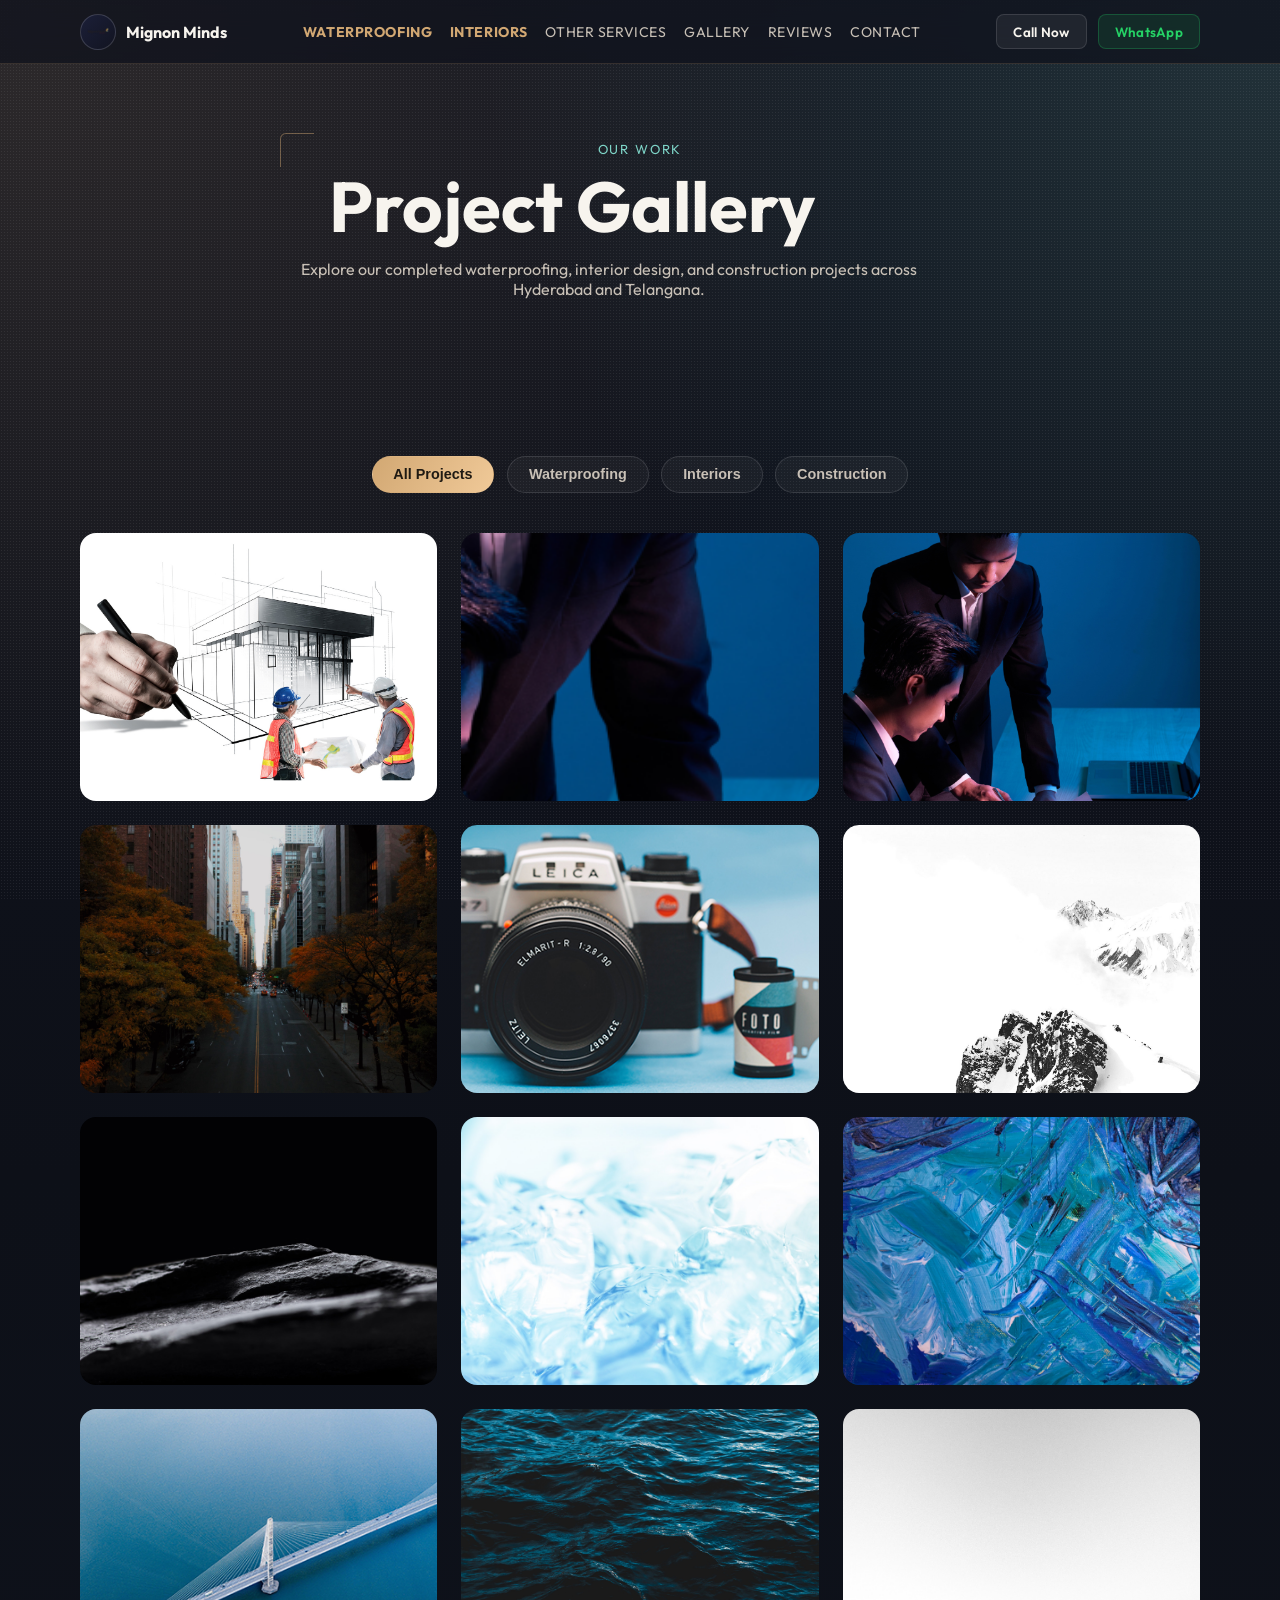
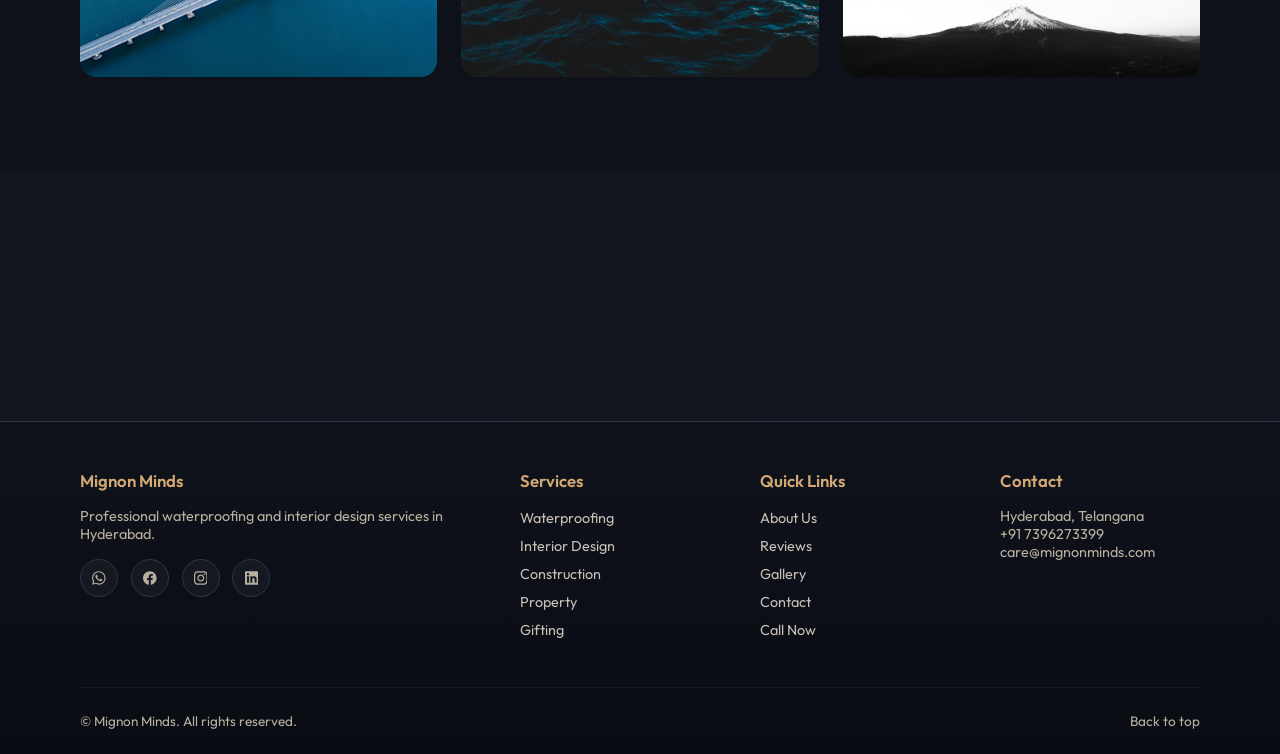
==== gallery.html @ c089fbb8 "suggested modifications" ====
<!DOCTYPE html>
<html lang="en">
<head>
  <meta charset="utf-8">
  <meta name="viewport" content="width=device-width, initial-scale=1">
  <meta name="description" content="Explore our completed projects - waterproofing, interior design, and construction work across Hyderabad and Telangana.">
  <title>Project Gallery | Mignon Minds</title>
  <link rel="preconnect" href="https://fonts.googleapis.com">
  <link rel="preconnect" href="https://fonts.gstatic.com" crossorigin>
  <link href="https://fonts.googleapis.com/css2?family=Outfit:wght@300;400;500;600;700;800&display=swap" rel="stylesheet">
  <link rel="stylesheet" href="styles.css">
</head>
<body>
  <div class="blueprint-bg" aria-hidden="true"></div>
  <div class="noise" aria-hidden="true"></div>

  <header class="site-header">
    <div class="container nav-wrap">
      <a href="index.html" class="brand">
        <span class="brand-mark">
          <img src="assets/images/logo.png" alt="Mignon Minds logo">
        </span>
        <span>Mignon Minds</span>
      </a>
      <nav class="nav" id="main-nav">
        <a href="waterproofing.html" class="nav-primary">Waterproofing</a>
        <a href="interiors.html" class="nav-primary">Interiors</a>
        <a href="index.html#services">Other Services</a>
        <a href="gallery.html">Gallery</a>
        <a href="index.html#reviews">Reviews</a>
        <a href="index.html#contact">Contact</a>
      </nav>
      <div class="header-actions">
        <a href="tel:+917396273399" class="quick-btn">Call Now</a>
        <a href="https://wa.me/917396273399?text=Hi%2C%20I%20need%20help%20with" class="quick-btn whatsapp-btn" target="_blank">WhatsApp</a>
      </div>
      <button class="menu-btn" id="menu-btn" aria-label="Toggle menu" aria-expanded="false">
        <span></span>
        <span></span>
        <span></span>
      </button>
    </div>
  </header>

  <main id="home">
    <section class="hero section" style="padding: 4rem 0 3rem;">
      <div class="container">
        <div class="section-head reveal" style="text-align: center; max-width: 700px; margin: 0 auto;">
          <p class="eyebrow">Our Work</p>
          <h1>Project Gallery</h1>
          <p class="lead">Explore our completed waterproofing, interior design, and construction projects across Hyderabad and Telangana.</p>
        </div>
      </div>
    </section>

    <section class="section">
      <div class="container">
        <div class="gallery-filters reveal">
          <button class="gallery-filter active" data-filter="all">All Projects</button>
          <button class="gallery-filter" data-filter="waterproofing">Waterproofing</button>
          <button class="gallery-filter" data-filter="interiors">Interiors</button>
          <button class="gallery-filter" data-filter="construction">Construction</button>
        </div>
        <div class="gallery-grid">
          <article class="gallery-item reveal lightbox-trigger" data-category="waterproofing">
            <img src="assets/images/process-5.png" alt="Terrace waterproofing project" loading="lazy">
            <div class="gallery-overlay">
              <h3>Terrace Waterproofing</h3>
              <p>Miyapur, Hyderabad</p>
              <span class="gallery-tag">Waterproofing</span>
            </div>
          </article>
          <article class="gallery-item reveal lightbox-trigger" data-category="interiors">
            <img src="assets/images/service-interiors.png" alt="Modular kitchen interior" loading="lazy">
            <div class="gallery-overlay">
              <h3>Modular Kitchen</h3>
              <p>Gachibowli, Hyderabad</p>
              <span class="gallery-tag">Interior Design</span>
            </div>
          </article>
          <article class="gallery-item reveal lightbox-trigger" data-category="construction">
            <img src="assets/images/service-construct.png" alt="Construction site work" loading="lazy">
            <div class="gallery-overlay">
              <h3>Residential Construction</h3>
              <p>Kompally, Hyderabad</p>
              <span class="gallery-tag">Construction</span>
            </div>
          </article>
          <article class="gallery-item reveal lightbox-trigger" data-category="interiors">
            <img src="assets/images/hero-interior.jpeg" alt="Living room interior design" loading="lazy">
            <div class="gallery-overlay">
              <h3>Living Room Design</h3>
              <p>Kondapur, Hyderabad</p>
              <span class="gallery-tag">Interior Design</span>
            </div>
          </article>
          <article class="gallery-item reveal lightbox-trigger" data-category="construction">
            <img src="assets/images/wip-site-1.jpg" alt="Work in progress - construction" loading="lazy">
            <div class="gallery-overlay">
              <h3>Residential Development</h3>
              <p>Nizampet, Hyderabad</p>
              <span class="gallery-tag">Construction</span>
            </div>
          </article>
          <article class="gallery-item reveal lightbox-trigger" data-category="waterproofing">
            <img src="assets/images/wip-site-2.jpg" alt="Bathroom waterproofing" loading="lazy">
            <div class="gallery-overlay">
              <h3>Bathroom Waterproofing</h3>
              <p>Bowrampet, Hyderabad</p>
              <span class="gallery-tag">Waterproofing</span>
            </div>
          </article>
          <article class="gallery-item reveal lightbox-trigger" data-category="construction">
            <img src="assets/images/wip-site-3.jpg" alt="Construction finishing work" loading="lazy">
            <div class="gallery-overlay">
              <h3>Finishing Work</h3>
              <p>Manikonda, Hyderabad</p>
              <span class="gallery-tag">Construction</span>
            </div>
          </article>
          <article class="gallery-item reveal lightbox-trigger" data-category="interiors">
            <img src="assets/images/gallery-finish.jpeg" alt="Bedroom interior finishing" loading="lazy">
            <div class="gallery-overlay">
              <h3>Bedroom Interior</h3>
              <p>Hitec City, Hyderabad</p>
              <span class="gallery-tag">Interior Design</span>
            </div>
          </article>
          <article class="gallery-item reveal lightbox-trigger" data-category="construction">
            <img src="assets/images/gallery-architecture.jpeg" alt="Architectural planning" loading="lazy">
            <div class="gallery-overlay">
              <h3>Architectural Design</h3>
              <p>Financial District, Hyderabad</p>
              <span class="gallery-tag">Construction</span>
            </div>
          </article>
          <article class="gallery-item reveal lightbox-trigger" data-category="construction">
            <img src="assets/images/gallery-construction.jpg" alt="Construction execution" loading="lazy">
            <div class="gallery-overlay">
              <h3>Site Execution</h3>
              <p>Bachupally, Hyderabad</p>
              <span class="gallery-tag">Construction</span>
            </div>
          </article>
          <article class="gallery-item reveal lightbox-trigger" data-category="interiors">
            <img src="assets/images/gallery-asset.jpg" alt="Office interior project" loading="lazy">
            <div class="gallery-overlay">
              <h3>Office Interior</h3>
              <p>Madhapur, Hyderabad</p>
              <span class="gallery-tag">Interior Design</span>
            </div>
          </article>
          <article class="gallery-item reveal lightbox-trigger" data-category="interiors">
            <img src="assets/images/gallery-gifting.jpg" alt="Commercial space interior" loading="lazy">
            <div class="gallery-overlay">
              <h3>Commercial Space</h3>
              <p>Kukatpally, Hyderabad</p>
              <span class="gallery-tag">Interior Design</span>
            </div>
          </article>
        </div>
      </div>
    </section>

    <section class="section" style="background: rgba(255, 255, 255, 0.02); padding: 3rem 0;">
      <div class="container" style="text-align: center;">
        <h2 class="reveal" style="margin-bottom: 1rem;">Ready to start your project?</h2>
        <p class="reveal" style="color: var(--muted); margin-bottom: 1.5rem; max-width: 600px; margin-left: auto; margin-right: auto;">
          Get a free consultation and quote for your waterproofing or interior design project.
        </p>
        <div class="hero-actions reveal" style="justify-content: center;">
          <a href="index.html#contact" class="btn btn-primary">Book Free Inspection</a>
          <a href="tel:+917396273399" class="btn btn-ghost">Call +91 7396273399</a>
          <a href="https://wa.me/917396273399?text=Hi%2C%20I%20want%20to%20start%20a%20project" class="btn btn-accent" target="_blank">WhatsApp Us</a>
        </div>
      </div>
    </section>
  </main>

  <div class="lightbox" id="lightbox" aria-hidden="true">
    <button class="lightbox-close" id="lightbox-close" aria-label="Close image preview">×</button>
    <img id="lightbox-image" src="" alt="Expanded project view">
  </div>

  <footer class="site-footer">
    <div class="container footer-wrap">
      <div class="footer-grid">
        <div class="footer-col">
          <h4>Mignon Minds</h4>
          <p>Professional waterproofing and interior design services in Hyderabad.</p>
          <div class="social-links">
            <a href="https://wa.me/917396273399" target="_blank" aria-label="WhatsApp" class="social-icon">
              <svg width="20" height="20" viewBox="0 0 24 24" fill="currentColor"><path d="M17.472 14.382c-.297-.149-1.758-.867-2.03-.967-.273-.099-.471-.148-.67.15-.197.297-.767.966-.94 1.164-.173.199-.347.223-.644.075-.297-.15-1.255-.463-2.39-1.475-.883-.788-1.48-1.761-1.653-2.059-.173-.297-.018-.458.13-.606.134-.133.298-.347.446-.52.149-.174.198-.298.298-.497.099-.198.05-.371-.025-.52-.075-.149-.669-1.612-.916-2.207-.242-.579-.487-.5-.669-.51-.173-.008-.371-.01-.57-.01-.198 0-.52.074-.792.372-.272.297-1.04 1.016-1.04 2.479 0 1.462 1.065 2.875 1.213 3.074.149.198 2.096 3.2 5.077 4.487.709.306 1.262.489 1.694.625.712.227 1.36.195 1.871.118.571-.085 1.758-.719 2.006-1.413.248-.694.248-1.289.173-1.413-.074-.124-.272-.198-.57-.347m-5.421 7.403h-.004a9.87 9.87 0 01-5.031-1.378l-.361-.214-3.741.982.998-3.648-.235-.374a9.86 9.86 0 01-1.51-5.26c.001-5.45 4.436-9.884 9.888-9.884 2.64 0 5.122 1.03 6.988 2.898a9.825 9.825 0 012.893 6.994c-.003 5.45-4.437 9.884-9.885 9.884m8.413-18.297A11.815 11.815 0 0012.05 0C5.495 0 .16 5.335.157 11.892c0 2.096.547 4.142 1.588 5.945L.057 24l6.305-1.654a11.882 11.882 0 005.683 1.448h.005c6.554 0 11.89-5.335 11.893-11.893a11.821 11.821 0 00-3.48-8.413z"/></svg>
            </a>
            <a href="https://www.facebook.com/mignonminds" target="_blank" aria-label="Facebook" class="social-icon">
              <svg width="20" height="20" viewBox="0 0 24 24" fill="currentColor"><path d="M24 12.073c0-6.627-5.373-12-12-12s-12 5.373-12 12c0 5.99 4.388 10.954 10.125 11.854v-8.385H7.078v-3.47h3.047V9.43c0-3.007 1.792-4.669 4.533-4.669 1.312 0 2.686.235 2.686.235v2.953H15.83c-1.491 0-1.956.925-1.956 1.874v2.25h3.328l-.532 3.47h-2.796v8.385C19.612 23.027 24 18.062 24 12.073z"/></svg>
            </a>
            <a href="https://www.instagram.com/mignonminds" target="_blank" aria-label="Instagram" class="social-icon">
              <svg width="20" height="20" viewBox="0 0 24 24" fill="currentColor"><path d="M12 0C8.74 0 8.333.015 7.053.072 5.775.132 4.905.333 4.14.63c-.789.306-1.459.717-2.126 1.384S.935 3.35.63 4.14C.333 4.905.131 5.775.072 7.053.012 8.333 0 8.74 0 12s.015 3.667.072 4.947c.06 1.277.261 2.148.558 2.913.306.788.717 1.459 1.384 2.126.667.666 1.336 1.079 2.126 1.384.766.296 1.636.499 2.913.558C8.333 23.988 8.74 24 12 24s3.667-.015 4.947-.072c1.277-.06 2.148-.262 2.913-.558.788-.306 1.459-.718 2.126-1.384.666-.667 1.079-1.335 1.384-2.126.296-.765.499-1.636.558-2.913.06-1.28.072-1.687.072-4.947s-.015-3.667-.072-4.947c-.06-1.277-.262-2.149-.558-2.913-.306-.789-.718-1.459-1.384-2.126C21.319 1.347 20.651.935 19.86.63c-.765-.297-1.636-.499-2.913-.558C15.667.012 15.26 0 12 0zm0 2.16c3.203 0 3.585.016 4.85.071 1.17.055 1.805.249 2.227.415.562.217.96.477 1.382.896.419.42.679.819.896 1.381.164.422.36 1.057.413 2.227.057 1.266.07 1.646.07 4.85s-.015 3.585-.074 4.85c-.061 1.17-.256 1.805-.421 2.227-.224.562-.479.96-.899 1.382-.419.419-.824.679-1.38.896-.42.164-1.065.36-2.235.413-1.274.057-1.649.07-4.859.07-3.211 0-3.586-.015-4.859-.074-1.171-.061-1.816-.256-2.236-.421-.569-.224-.96-.479-1.379-.899-.421-.419-.69-.824-.9-1.38-.165-.42-.359-1.065-.42-2.235-.045-1.26-.061-1.649-.061-4.844 0-3.196.016-3.586.061-4.861.061-1.17.255-1.814.42-2.234.21-.57.479-.96.9-1.381.419-.419.81-.689 1.379-.898.42-.166 1.051-.361 2.221-.421 1.275-.045 1.65-.06 4.859-.06l.045.03zm0 3.678c-3.405 0-6.162 2.76-6.162 6.162 0 3.405 2.76 6.162 6.162 6.162 3.405 0 6.162-2.76 6.162-6.162 0-3.405-2.76-6.162-6.162-6.162zM12 16c-2.21 0-4-1.79-4-4s1.79-4 4-4 4 1.79 4 4-1.79 4-4 4zm7.846-10.405c0 .795-.646 1.44-1.44 1.44-.795 0-1.44-.646-1.44-1.44 0-.794.646-1.439 1.44-1.439.793-.001 1.44.645 1.44 1.439z"/></svg>
            </a>
            <a href="https://www.linkedin.com/company/mignonminds" target="_blank" aria-label="LinkedIn" class="social-icon">
              <svg width="20" height="20" viewBox="0 0 24 24" fill="currentColor"><path d="M20.447 20.452h-3.554v-5.569c0-1.328-.027-3.037-1.852-3.037-1.853 0-2.136 1.445-2.136 2.939v5.667H9.351V9h3.414v1.561h.046c.477-.9 1.637-1.85 3.37-1.85 3.601 0 4.267 2.37 4.267 5.455v6.286zM5.337 7.433c-1.144 0-2.063-.926-2.063-2.065 0-1.138.92-2.063 2.063-2.063 1.14 0 2.064.925 2.064 2.063 0 1.139-.925 2.065-2.064 2.065zm1.782 13.019H3.555V9h3.564v11.452zM22.225 0H1.771C.792 0 0 .774 0 1.729v20.542C0 23.227.792 24 1.771 24h20.451C23.2 24 24 23.227 24 22.271V1.729C24 .774 23.2 0 22.222 0h.003z"/></svg>
            </a>
          </div>
        </div>
        <div class="footer-col">
          <h4>Services</h4>
          <ul>
            <li><a href="waterproofing.html">Waterproofing</a></li>
            <li><a href="interiors.html">Interior Design</a></li>
            <li><a href="index.html#services">Construction</a></li>
            <li><a href="index.html#services">Property</a></li>
            <li><a href="index.html#services">Gifting</a></li>
          </ul>
        </div>
        <div class="footer-col">
          <h4>Quick Links</h4>
          <ul>
            <li><a href="index.html#about">About Us</a></li>
            <li><a href="index.html#reviews">Reviews</a></li>
            <li><a href="gallery.html">Gallery</a></li>
            <li><a href="index.html#contact">Contact</a></li>
            <li><a href="tel:+917396273399">Call Now</a></li>
          </ul>
        </div>
        <div class="footer-col">
          <h4>Contact</h4>
          <p>Hyderabad, Telangana</p>
          <p>+91 7396273399</p>
          <p>care@mignonminds.com</p>
        </div>
      </div>
      <div class="footer-bottom">
        <p>© <span id="year"></span> Mignon Minds. All rights reserved.</p>
        <a href="#home">Back to top</a>
      </div>
    </div>
  </footer>

  <script src="script.js"></script>
</body>
</html>
---- styles.css ----
:root {
  --bg: #0f1119;
  --bg-soft: #171b2a;
  --text: #f7f4ee;
  --muted: #c8c0b6;
  --line: #2f3547;
  --primary: #d2a873;
  --secondary: #7ed4c7;
  --accent: #ed8b4a;
  --card: rgba(255, 255, 255, 0.045);
  --radius: 20px;
  --shadow: 0 24px 50px rgba(6, 8, 14, 0.45);
}

*,
*::before,
*::after {
  box-sizing: border-box;
}

html {
  scroll-behavior: smooth;
}

body {
  margin: 0;
  font-family: "Outfit", sans-serif;
  background:
    radial-gradient(circle at 0% 0%, rgba(210, 168, 115, 0.15) 0, transparent 34%),
    radial-gradient(circle at 100% 0%, rgba(126, 212, 199, 0.16) 0, transparent 30%),
    linear-gradient(180deg, #11141f 0%, #0d1018 50%, #0f131d 100%);
  color: var(--text);
}

.blueprint-bg {
  position: fixed;
  inset: 0;
  pointer-events: none;
  z-index: 0;
  opacity: 0.2;
  background-image:
    linear-gradient(rgba(126, 212, 199, 0.07) 1px, transparent 1px),
    linear-gradient(90deg, rgba(126, 212, 199, 0.07) 1px, transparent 1px);
  background-size: 46px 46px;
  mask-image: radial-gradient(circle at 50% 35%, rgba(0, 0, 0, 1), rgba(0, 0, 0, 0.22) 70%, rgba(0, 0, 0, 0));
}

.noise {
  position: fixed;
  inset: 0;
  pointer-events: none;
  opacity: 0.07;
  background-image: radial-gradient(#ffffff 0.6px, transparent 0.6px);
  background-size: 3px 3px;
  z-index: 0;
}

.container {
  width: min(1120px, 92%);
  margin-inline: auto;
}

.offer-banner {
  background: linear-gradient(135deg, #d2a873, #e8c89a);
  color: #1f1a13;
  padding: 0.75rem 0;
  text-align: center;
  font-size: 0.9rem;
  font-weight: 500;
  position: sticky;
  top: 0;
  z-index: 1001;
  box-shadow: 0 2px 8px rgba(0, 0, 0, 0.15);
}

.offer-banner a {
  color: #1f1a13;
  text-decoration: underline;
  font-weight: 700;
  margin-left: 0.3rem;
}

.offer-banner a:hover {
  color: #0a0c13;
}

.site-header {
  position: sticky;
  top: 0;
  backdrop-filter: blur(14px);
  background: rgba(15, 18, 28, 0.75);
  border-bottom: 1px solid rgba(210, 168, 115, 0.18);
  z-index: 1000;
}

@media (max-width: 880px) {
  .offer-banner {
    font-size: 0.75rem;
    padding: 0.5rem 0.5rem;
    line-height: 1.3;
    position: relative;
    z-index: 1002;
  }
  
  .site-header {
    position: sticky;
    top: 0;
    z-index: 1001;
  }
}

.hero-badges {
  display: flex;
  gap: 0.7rem;
  margin-bottom: 0.8rem;
  flex-wrap: wrap;
}

.hero-badges span {
  display: inline-flex;
  align-items: center;
  padding: 0.4rem 0.9rem;
  border-radius: 999px;
  font-size: 0.82rem;
  font-weight: 600;
  letter-spacing: 0.02em;
}

.badge-warranty {
  background: rgba(212, 175, 55, 0.15);
  color: #d4af37;
  border: 1px solid rgba(212, 175, 55, 0.3);
}

.badge-response {
  background: rgba(126, 212, 199, 0.15);
  color: #7ed4c7;
  border: 1px solid rgba(126, 212, 199, 0.3);
}

.section {
  padding: 5.8rem 0;
  position: relative;
  z-index: 1;
}

.section-head h2 {
  font-size: clamp(2rem, 3.2vw, 3.1rem);
  margin: 0.4rem 0 0;
  letter-spacing: -0.015em;
}

.section-head {
  position: relative;
}

.section-head::before {
  content: "";
  position: absolute;
  left: -0.65rem;
  top: -0.5rem;
  width: 34px;
  height: 34px;
  border-top: 1px solid rgba(210, 168, 115, 0.45);
  border-left: 1px solid rgba(210, 168, 115, 0.45);
  border-top-left-radius: 6px;
}

.eyebrow {
  letter-spacing: 0.14em;
  text-transform: uppercase;
  color: var(--secondary);
  font-size: 0.82rem;
}

.site-header {
  position: sticky;
  top: 0;
  backdrop-filter: blur(14px);
  background: rgba(15, 18, 28, 0.75);
  border-bottom: 1px solid rgba(210, 168, 115, 0.18);
  z-index: 50;
}

.nav-wrap {
  display: flex;
  align-items: center;
  justify-content: space-between;
  padding: 0.85rem 0;
}

.brand {
  display: flex;
  align-items: center;
  gap: 0.65rem;
  text-decoration: none;
  color: var(--text);
  font-weight: 700;
}

.brand-mark {
  display: grid;
  place-items: center;
  width: 36px;
  height: 36px;
  border-radius: 50%;
  background: linear-gradient(135deg, #1b1f38, #121421);
  color: #07090f;
  border: 1px solid rgba(255, 255, 255, 0.16);
  overflow: hidden;
}

.brand-mark img {
  width: 86%;
  height: 86%;
  object-fit: contain;
}

.nav {
  display: flex;
  gap: 1.1rem;
}

.nav a {
  color: var(--muted);
  text-decoration: none;
  transition: color 0.2s, transform 0.2s;
  font-size: 0.88rem;
  letter-spacing: 0.04em;
  text-transform: uppercase;
}

.nav-primary {
  font-weight: 700 !important;
  color: var(--primary) !important;
}

.nav a:hover {
  color: var(--text);
  transform: translateY(-1px);
}

.header-actions {
  display: flex;
  gap: 0.7rem;
  align-items: center;
}

.quick-btn {
  display: inline-flex;
  align-items: center;
  padding: 0.52rem 1rem;
  background: rgba(255, 255, 255, 0.06);
  color: var(--text);
  border-radius: 8px;
  text-decoration: none;
  font-size: 0.84rem;
  font-weight: 600;
  border: 1px solid rgba(255, 255, 255, 0.12);
  transition: all 0.24s;
  letter-spacing: 0.02em;
}

.quick-btn:hover {
  background: rgba(212, 175, 55, 0.15);
  border-color: rgba(212, 175, 55, 0.5);
  color: var(--primary);
  transform: translateY(-2px);
}

.whatsapp-btn {
  background: rgba(37, 211, 102, 0.1);
  border-color: rgba(37, 211, 102, 0.25);
  color: #25d366;
}

.whatsapp-btn:hover {
  background: rgba(37, 211, 102, 0.18);
  border-color: rgba(37, 211, 102, 0.5);
}

.menu-btn {
  display: none;
  background: transparent;
  border: 0;
  padding: 0;
}

.menu-btn span {
  display: block;
  width: 24px;
  height: 2px;
  margin: 5px 0;
  background: #fff;
}

.hero {
  overflow: clip;
  padding-top: 6.8rem;
  padding-bottom: 6rem;
}

.hero-grid {
  display: grid;
  grid-template-columns: 1.1fr 0.9fr;
  align-items: center;
  gap: 2.2rem;
}

.hero h1 {
  margin: 0.4rem 0 0.9rem;
  font-size: clamp(2.4rem, 5.5vw, 4.6rem);
  line-height: 1.03;
  max-width: 12ch;
}

.lead {
  color: var(--muted);
  max-width: 58ch;
}

.hero-actions {
  margin-top: 1.5rem;
  display: flex;
  gap: 0.9rem;
  flex-wrap: wrap;
}

.btn {
  border: 1px solid transparent;
  border-radius: 999px;
  padding: 0.72rem 1.15rem;
  text-decoration: none;
  color: var(--text);
  font-weight: 600;
  transition: transform 0.2s, box-shadow 0.2s, border-color 0.2s;
}

.magnetic {
  will-change: transform;
}

.btn:hover {
  transform: translateY(-2px);
}

.btn-primary {
  background: linear-gradient(120deg, var(--primary), #f0c998);
  color: #1f1a13;
  box-shadow: 0 12px 30px rgba(210, 168, 115, 0.35);
}

.btn-accent {
  background: rgba(37, 211, 102, 0.15);
  border-color: rgba(37, 211, 102, 0.4);
  color: #25d366;
  box-shadow: 0 8px 20px rgba(37, 211, 102, 0.2);
}

.btn-ghost {
  border-color: var(--line);
}

.hero-tags {
  margin-top: 1.3rem;
  display: flex;
  gap: 0.65rem;
  flex-wrap: wrap;
}

.hero-tags span {
  font-size: 0.76rem;
  color: var(--muted);
  border: 1px solid rgba(210, 168, 115, 0.32);
  border-radius: 999px;
  padding: 0.38rem 0.72rem;
  background: rgba(210, 168, 115, 0.08);
}

.floating-notes {
  margin-top: 1rem;
  display: flex;
  flex-wrap: wrap;
  gap: 0.5rem;
}

.floating-notes span {
  font-size: 0.72rem;
  letter-spacing: 0.03em;
  padding: 0.32rem 0.58rem;
  border-radius: 999px;
  border: 1px solid rgba(126, 212, 199, 0.4);
  color: #d9f6ef;
  background: rgba(126, 212, 199, 0.12);
  animation: bob 4.5s ease-in-out infinite;
}

.floating-notes span:nth-child(2) { animation-delay: 0.6s; }
.floating-notes span:nth-child(3) { animation-delay: 1.2s; }
.floating-notes span:nth-child(4) { animation-delay: 1.8s; }
.floating-notes span:nth-child(5) { animation-delay: 2.4s; }

.hero-panel {
  position: relative;
}

.floating-card {
  border: 1px solid rgba(210, 168, 115, 0.3);
  background: linear-gradient(165deg, rgba(210, 168, 115, 0.22), rgba(22, 27, 40, 0.58));
  border-radius: var(--radius);
  box-shadow: var(--shadow);
  padding: 1.2rem 1.3rem;
  animation: float 5s ease-in-out infinite;
}

.floating-card h3 {
  margin-top: 0.55rem;
}

.floating-card p {
  margin: 0.35rem 0 0;
  color: var(--muted);
}

.hero-media {
  width: 100%;
  height: 220px;
  object-fit: cover;
  border-radius: 12px;
  border: 1px solid rgba(255, 255, 255, 0.14);
  display: none;
}

.hero-media.active {
  display: block;
  animation: fadeInSlide 0.45s ease;
}

.hero-slider {
  position: relative;
}

.hero-slider-dots {
  position: absolute;
  right: 0.6rem;
  bottom: 0.6rem;
  display: flex;
  gap: 0.35rem;
}

.hero-dot {
  width: 9px;
  height: 9px;
  border-radius: 50%;
  border: 1px solid rgba(255, 255, 255, 0.45);
  background: rgba(10, 11, 20, 0.5);
  cursor: pointer;
}

.hero-dot.active {
  background: var(--primary);
  border-color: transparent;
}

.hero-bg .orb {
  position: absolute;
  filter: blur(20px);
  opacity: 0.28;
  border-radius: 50%;
  animation: pulse 7s ease-in-out infinite;
}

.elevation {
  position: absolute;
  border: 1px solid rgba(210, 168, 115, 0.2);
  background: linear-gradient(180deg, rgba(210, 168, 115, 0.08), rgba(255, 255, 255, 0));
}

.elevation-a {
  width: 66px;
  height: 210px;
  left: 50%;
  top: 10%;
}

.elevation-b {
  width: 96px;
  height: 280px;
  right: 16%;
  bottom: 7%;
}

.orb-a {
  width: 380px;
  height: 380px;
  background: #d2a873;
  top: -160px;
  left: -80px;
}

.orb-b {
  width: 280px;
  height: 280px;
  background: #7ed4c7;
  right: 6%;
  top: 20%;
  animation-delay: 1s;
}

.orb-c {
  width: 260px;
  height: 260px;
  background: #ed8b4a;
  right: 24%;
  bottom: 2%;
  animation-delay: 2s;
}

.hero-floaters {
  position: absolute;
  inset: 0;
  pointer-events: none;
  z-index: 1;
}

.floater {
  position: absolute;
  border-radius: 999px;
  padding: 0.35rem 0.62rem;
  font-size: 0.72rem;
  background: rgba(15, 18, 27, 0.72);
  border: 1px solid rgba(210, 168, 115, 0.32);
  color: #f3ddbd;
  animation: drift 8s ease-in-out infinite;
}

.fl-1 { top: 14%; left: 7%; }
.fl-2 { top: 28%; right: 10%; animation-delay: 1s; }
.fl-3 { bottom: 20%; left: 11%; animation-delay: 2s; }
.fl-4 { bottom: 10%; right: 16%; animation-delay: 3s; }

.stats-grid {
  position: relative;
  display: grid;
  grid-template-columns: repeat(4, 1fr);
  gap: 0;
}

.stats {
  position: relative;
  padding: 5rem 0;
  overflow: hidden;
}

.stats-bg {
  position: absolute;
  inset: 0;
  background:
    linear-gradient(90deg, rgba(8, 9, 15, 0.92), rgba(8, 9, 15, 0.75)),
    url("assets/images/gallery-architecture.jpeg") center/cover no-repeat;
  transform: scale(1.03);
}

.stat {
  background: rgba(255, 255, 255, 0.02);
  border-right: 1px solid rgba(255, 255, 255, 0.12);
  border-top: 1px solid rgba(255, 255, 255, 0.12);
  border-bottom: 1px solid rgba(255, 255, 255, 0.12);
  backdrop-filter: blur(2px);
  text-align: center;
  padding: 2.1rem 1rem;
}

.stat:first-child {
  border-left: 1px solid rgba(255, 255, 255, 0.12);
}

.stat h2 {
  margin: 0;
  font-size: clamp(2rem, 4vw, 3.1rem);
  color: #ffffff;
  letter-spacing: -0.02em;
}

.stat p {
  margin: 0.35rem 0 0;
  color: #ece8e0;
  text-transform: uppercase;
  letter-spacing: 0.05em;
  font-size: 0.95rem;
}

.metric-suffix {
  opacity: 0.9;
  margin-left: 0.06em;
}

.about-grid,
.service-grid,
.tile-grid {
  margin-top: 1.35rem;
  display: grid;
  gap: 1rem;
}

.about-grid {
  grid-template-columns: repeat(3, 1fr);
}

.service-grid {
  grid-template-columns: repeat(2, 1fr);
}

.service-grid-main {
  display: grid;
  grid-template-columns: repeat(2, 1fr);
  gap: 1.8rem;
  margin-bottom: 2rem;
}

.service-grid-secondary {
  display: grid;
  grid-template-columns: repeat(3, 1fr);
  gap: 1.2rem;
}

.service-card-main {
  background: var(--card);
  border: 1px solid rgba(255, 255, 255, 0.08);
  border-radius: var(--radius);
  padding: 1.6rem;
  transition: transform 0.3s, box-shadow 0.3s, border-color 0.3s;
  position: relative;
}

.service-icon {
  position: absolute;
  top: 1.2rem;
  right: 1.2rem;
  color: var(--primary);
  opacity: 0.2;
  transition: opacity 0.3s, transform 0.3s;
}

.service-card-main:hover .service-icon {
  opacity: 0.4;
  transform: scale(1.1);
}

.service-card-main:hover {
  transform: translateY(-6px);
  box-shadow: var(--shadow);
  border-color: rgba(210, 168, 115, 0.3);
}

.service-card-small {
  background: rgba(255, 255, 255, 0.03);
  border: 1px solid rgba(255, 255, 255, 0.06);
  border-radius: 14px;
  padding: 1.3rem 1.2rem;
  transition: all 0.28s;
}

.service-card-small:hover {
  border-color: rgba(126, 212, 199, 0.3);
  background: rgba(126, 212, 199, 0.06);
}

.service-id-small {
  display: inline-block;
  font-size: 0.72rem;
  font-weight: 700;
  color: var(--secondary);
  border: 1px solid rgba(126, 212, 199, 0.3);
  background: rgba(126, 212, 199, 0.1);
  padding: 0.22rem 0.5rem;
  border-radius: 6px;
  margin-bottom: 0.7rem;
}

.service-card-small h4 {
  margin: 0.4rem 0 0.3rem;
  font-size: 1.1rem;
}

.service-card-small p {
  margin: 0;
  font-size: 0.88rem;
  color: var(--muted);
}

.service-actions {
  display: flex;
  gap: 0.7rem;
  margin-top: 1.1rem;
  flex-wrap: wrap;
}

.service-link {
  display: inline-block;
  padding: 0.5rem 1rem;
  border: 1px solid rgba(210, 168, 115, 0.3);
  border-radius: 8px;
  text-decoration: none;
  color: var(--primary);
  font-size: 0.85rem;
  font-weight: 600;
  transition: all 0.24s;
}

.service-link:hover {
  background: rgba(210, 168, 115, 0.12);
  border-color: rgba(210, 168, 115, 0.5);
}

.tile-grid {
  grid-template-columns: repeat(2, 1fr);
}

.about-card,
.service-card,
.tile,
.step-content,
.contact-form {
  background: linear-gradient(160deg, rgba(255, 255, 255, 0.05), rgba(255, 255, 255, 0.015));
  border: 1px solid rgba(255, 255, 255, 0.11);
  border-radius: var(--radius);
  padding: 1.1rem 1.2rem;
}

.about-card p,
.service-card p,
.tile p,
.step-content p {
  color: var(--muted);
}

.service-card {
  transform-style: preserve-3d;
  transition: transform 0.2s ease-out, border-color 0.2s;
}

.service-media {
  width: 100%;
  height: 190px;
  object-fit: cover;
  border-radius: 12px;
  border: 1px solid var(--line);
  margin-bottom: 0.8rem;
  background: #0c1020;
}

.service-card:hover {
  border-color: rgba(210, 168, 115, 0.58);
}

.service-id {
  display: inline-flex;
  width: 36px;
  height: 36px;
  border-radius: 50%;
  border: 1px solid var(--line);
  align-items: center;
  justify-content: center;
  color: var(--primary);
  background: rgba(210, 168, 115, 0.12);
}

.process-shell {
  margin-top: 1.2rem;
  display: grid;
  grid-template-columns: 1.3fr 1fr;
  gap: 1rem;
}

.process-main {
  border: 1px solid rgba(210, 168, 115, 0.28);
  border-radius: 18px;
  padding: 0.85rem;
  background: linear-gradient(160deg, rgba(210, 168, 115, 0.14), rgba(255, 255, 255, 0.02));
}

.stepper {
  display: grid;
  gap: 0.55rem;
}

.step {
  border: 1px solid var(--line);
  background: rgba(255, 255, 255, 0.02);
  color: var(--muted);
  border-radius: 14px;
  padding: 0.65rem;
  cursor: pointer;
  text-align: left;
  display: grid;
  grid-template-columns: auto 1fr;
  gap: 0.65rem;
  align-items: center;
  transition: border-color 0.2s, transform 0.2s, background 0.2s;
}

.step:hover {
  transform: translateX(2px);
  border-color: rgba(210, 168, 115, 0.45);
}

.step.active {
  background: linear-gradient(135deg, rgba(210, 168, 115, 0.34), rgba(126, 212, 199, 0.14));
  color: var(--text);
  border-color: rgba(210, 168, 115, 0.6);
}

.step-no {
  width: 36px;
  height: 36px;
  border-radius: 50%;
  display: grid;
  place-items: center;
  border: 1px solid rgba(210, 168, 115, 0.35);
  color: var(--primary);
  font-weight: 700;
  font-size: 0.82rem;
  background: rgba(210, 168, 115, 0.1);
}

.step-copy {
  display: grid;
  gap: 0.1rem;
}

.step-copy strong {
  color: var(--text);
  font-size: 0.95rem;
  font-weight: 600;
}

.step-copy small {
  color: var(--muted);
  font-size: 0.8rem;
}

.process-meta {
  margin-top: 0.65rem;
  display: flex;
  justify-content: space-between;
  gap: 0.65rem;
  flex-wrap: wrap;
}

.step-index,
.step-tagline {
  border: 1px solid rgba(210, 168, 115, 0.35);
  border-radius: 999px;
  padding: 0.35rem 0.65rem;
  font-size: 0.78rem;
  background: rgba(210, 168, 115, 0.08);
  color: #f3ddbd;
}

.process-progress {
  margin-top: 0.65rem;
  height: 7px;
  border-radius: 999px;
  background: rgba(255, 255, 255, 0.07);
  overflow: hidden;
}

.process-progress span {
  display: block;
  width: 16.666%;
  height: 100%;
  border-radius: 999px;
  transition: width 0.35s ease;
  background: linear-gradient(90deg, var(--primary), var(--secondary));
}

.process-gallery {
  margin-top: 1rem;
  display: grid;
  grid-template-columns: repeat(3, 1fr);
  gap: 0.8rem;
}

.process-shot {
  margin: 0;
  position: relative;
  border: 1px solid var(--line);
  border-radius: 14px;
  overflow: hidden;
  background: #0f1326;
  cursor: pointer;
}

.process-shot img {
  width: 100%;
  height: 170px;
  object-fit: cover;
  display: block;
  transition: transform 0.25s ease;
}

.process-shot figcaption {
  position: absolute;
  left: 0.6rem;
  bottom: 0.6rem;
  margin: 0;
  padding: 0.28rem 0.56rem;
  border-radius: 999px;
  font-size: 0.78rem;
  background: rgba(8, 9, 17, 0.75);
  border: 1px solid rgba(255, 255, 255, 0.18);
}

.process-shot:hover img {
  transform: scale(1.05);
}

.wip-showcase {
  background: linear-gradient(180deg, rgba(126, 212, 199, 0.08), rgba(210, 168, 115, 0.04));
}

.wip-grid {
  margin-top: 1.2rem;
  display: grid;
  grid-template-columns: repeat(3, 1fr);
  gap: 0.9rem;
}

.wip-card {
  position: relative;
  margin: 0;
  border-radius: 16px;
  overflow: hidden;
  border: 1px solid rgba(255, 255, 255, 0.16);
  min-height: 300px;
}

.wip-card img {
  width: 100%;
  height: 100%;
  min-height: 300px;
  object-fit: cover;
  display: block;
  transition: transform 0.35s ease;
}

.wip-card:hover img {
  transform: scale(1.07);
}

.wip-overlay {
  position: absolute;
  inset: auto 0 0 0;
  padding: 1rem;
  background: linear-gradient(180deg, rgba(10, 11, 18, 0), rgba(10, 11, 18, 0.88));
}

.wip-badge {
  display: inline-block;
  font-size: 0.72rem;
  padding: 0.25rem 0.55rem;
  border-radius: 999px;
  border: 1px solid rgba(126, 212, 199, 0.4);
  background: rgba(126, 212, 199, 0.16);
  color: #dbf7ef;
}

.wip-overlay h3 {
  margin: 0.55rem 0 0.3rem;
}

.wip-overlay p {
  margin: 0;
  color: #d7d4ce;
}

.before-after {
  background: linear-gradient(180deg, rgba(237, 139, 74, 0.06), rgba(255, 255, 255, 0));
}

.ba-grid {
  margin-top: 1.1rem;
  display: grid;
  grid-template-columns: repeat(2, 1fr);
  gap: 1rem;
}

.ba-card {
  border: 1px solid rgba(210, 168, 115, 0.28);
  border-radius: 16px;
  padding: 0.9rem;
  background: linear-gradient(155deg, rgba(210, 168, 115, 0.14), rgba(255, 255, 255, 0.02));
}

.ba-card h3 {
  margin-top: 0.15rem;
}

.ba-frame {
  position: relative;
  border-radius: 12px;
  overflow: hidden;
  border: 1px solid rgba(255, 255, 255, 0.2);
}

.ba-image {
  width: 100%;
  height: 280px;
  object-fit: cover;
  display: block;
}

.ba-after-wrap {
  position: absolute;
  inset: 0 auto 0 0;
  width: 50%;
  overflow: hidden;
  border-right: 2px solid rgba(255, 255, 255, 0.7);
}

.ba-range {
  position: absolute;
  left: 0;
  right: 0;
  bottom: 0.55rem;
  width: calc(100% - 1rem);
  margin: 0 auto;
}

.status-matrix {
  background: linear-gradient(180deg, rgba(126, 212, 199, 0.08), rgba(255, 255, 255, 0));
}

.matrix-grid {
  margin-top: 1rem;
  display: grid;
  grid-template-columns: repeat(2, 1fr);
  gap: 0.9rem;
}

.matrix-card {
  border: 1px solid rgba(126, 212, 199, 0.3);
  border-radius: 15px;
  padding: 0.9rem 1rem;
  background: linear-gradient(155deg, rgba(126, 212, 199, 0.13), rgba(255, 255, 255, 0.02));
}

.matrix-card p {
  color: var(--muted);
  margin-bottom: 0.2rem;
}

.matrix-top {
  display: flex;
  justify-content: space-between;
  gap: 0.6rem;
  align-items: center;
}

.matrix-top h3 {
  margin: 0;
  font-size: 1rem;
}

.status-tag {
  font-size: 0.74rem;
  border-radius: 999px;
  padding: 0.24rem 0.55rem;
  border: 1px solid transparent;
  white-space: nowrap;
}

.status-planning {
  color: #f2dcbf;
  background: rgba(210, 168, 115, 0.15);
  border-color: rgba(210, 168, 115, 0.35);
}

.status-execution {
  color: #d3f7f1;
  background: rgba(126, 212, 199, 0.15);
  border-color: rgba(126, 212, 199, 0.36);
}

.status-handover {
  color: #ffe6d5;
  background: rgba(237, 139, 74, 0.15);
  border-color: rgba(237, 139, 74, 0.4);
}

.status-maintenance {
  color: #ebe3ff;
  background: rgba(133, 117, 196, 0.18);
  border-color: rgba(133, 117, 196, 0.4);
}

.case-filters {
  margin-top: 1rem;
  display: flex;
  gap: 0.5rem;
  flex-wrap: wrap;
}

.case-filter {
  border: 1px solid var(--line);
  background: transparent;
  color: var(--muted);
  border-radius: 999px;
  padding: 0.45rem 0.8rem;
  cursor: pointer;
}

.case-filter.active {
  color: #19140d;
  background: linear-gradient(135deg, var(--primary), #f0c998);
  border-color: transparent;
}

.case-grid {
  margin-top: 1rem;
  display: grid;
  grid-template-columns: repeat(4, 1fr);
  gap: 0.8rem;
}

.case-card {
  margin: 0;
  border: 1px solid var(--line);
  border-radius: 14px;
  overflow: hidden;
  background: var(--card);
  cursor: zoom-in;
  transition: transform 0.25s ease, border-color 0.25s ease;
}

.case-card:hover {
  transform: translateY(-4px);
  border-color: rgba(210, 168, 115, 0.62);
}

.case-card img {
  width: 100%;
  height: 170px;
  object-fit: cover;
  display: block;
}

.case-copy {
  padding: 0.75rem 0.8rem 0.9rem;
}

.case-copy h3 {
  margin: 0;
  font-size: 1rem;
}

.case-copy p {
  margin: 0.45rem 0 0;
  color: var(--muted);
  font-size: 0.9rem;
}

.case-card.hidden {
  display: none;
}

.step-visual {
  margin: 0;
  border: 1px solid var(--line);
  border-radius: 14px;
  overflow: hidden;
  background: #0f1326;
}

.step-visual img {
  width: 100%;
  height: 320px;
  object-fit: cover;
  display: block;
}

.chip-row {
  margin-top: 1rem;
  display: flex;
  gap: 0.45rem;
  flex-wrap: wrap;
}

.chip {
  border: 1px solid var(--line);
  background: transparent;
  color: var(--muted);
  border-radius: 999px;
  padding: 0.45rem 0.8rem;
  cursor: pointer;
}

.chip.active {
  color: #17120d;
  background: linear-gradient(135deg, var(--primary), #f0c998);
  border-color: transparent;
}

.tile.hidden {
  display: none;
}

.story-grid {
  margin-top: 1.2rem;
  display: grid;
  grid-template-columns: repeat(3, 1fr);
  gap: 0.9rem;
}

.story-card {
  margin: 0;
  position: relative;
  overflow: hidden;
  border-radius: 14px;
  border: 1px solid rgba(255, 255, 255, 0.16);
  min-height: 220px;
  cursor: zoom-in;
  background: #111521;
}

.story-card img {
  width: 100%;
  height: 240px;
  object-fit: cover;
  display: block;
  transition: transform 0.35s ease;
}

.story-card:hover img {
  transform: scale(1.04);
}

.story-detail {
  display: grid;
  gap: 0.2rem;
  padding: 0.75rem 0.85rem 0.9rem;
  background: linear-gradient(180deg, rgba(255, 255, 255, 0.03), rgba(255, 255, 255, 0.01));
}

.story-detail strong {
  font-size: 0.95rem;
  color: var(--text);
}

.story-detail span {
  font-size: 0.83rem;
  color: var(--muted);
}

.carousel {
  position: relative;
}

.quote {
  display: none;
  background: var(--card);
  border: 1px solid var(--line);
  border-radius: var(--radius);
  padding: 1.3rem 1.2rem;
}

.quote.active {
  display: block;
}

.quote p {
  margin: 0;
  font-size: 1.06rem;
  color: var(--text);
}

.quote h4 {
  margin: 0.8rem 0 0;
  color: var(--primary);
  font-size: 0.95rem;
}

.dots {
  margin-top: 0.8rem;
  display: flex;
  gap: 0.4rem;
}

.dot {
  width: 11px;
  height: 11px;
  border-radius: 50%;
  border: 1px solid var(--line);
  background: transparent;
  cursor: pointer;
}

.dot.active {
  background: var(--primary);
  border-color: transparent;
}

.contact-grid {
  display: grid;
  grid-template-columns: 1fr 1fr;
  gap: 1rem;
}

.contact-copy p {
  color: var(--muted);
}

.contact-panel {
  margin-top: 1rem;
  background: var(--card);
  border: 1px solid var(--line);
  border-radius: 14px;
  padding: 0.9rem 1rem;
}

.contact-panel h3 {
  margin: 0.1rem 0 0.45rem;
}

.contact-panel p {
  margin: 0;
}

.contact-panel a {
  display: block;
  margin-top: 0.45rem;
  color: var(--primary);
  text-decoration: none;
}

.reviews {
  background: rgba(255, 255, 255, 0.02);
}

.reviews-grid {
  display: grid;
  grid-template-columns: repeat(4, 1fr);
  gap: 1.2rem;
  margin-top: 1.8rem;
}

.review-card {
  background: linear-gradient(160deg, rgba(255, 255, 255, 0.06), rgba(255, 255, 255, 0.02));
  border: 1px solid rgba(255, 255, 255, 0.1);
  border-radius: 16px;
  padding: 1.3rem;
  transition: all 0.28s;
}

.review-card:hover {
  border-color: rgba(212, 175, 55, 0.4);
  transform: translateY(-4px);
}

.review-rating {
  font-size: 1rem;
  margin-bottom: 0.7rem;
}

.review-card p {
  font-size: 0.92rem;
  color: var(--muted);
  margin: 0 0 0.9rem;
  line-height: 1.55;
}

.review-card h4 {
  font-size: 0.85rem;
  font-weight: 600;
  color: var(--secondary);
  margin: 0;
}

.simple-process-grid {
  display: grid;
  grid-template-columns: repeat(3, 1fr);
  gap: 2rem;
  margin-top: 2rem;
}

.process-step-card {
  background: linear-gradient(160deg, rgba(255, 255, 255, 0.06), rgba(255, 255, 255, 0.02));
  border: 1px solid rgba(255, 255, 255, 0.1);
  border-radius: 18px;
  padding: 2rem 1.5rem;
  text-align: center;
  transition: all 0.3s;
}

.process-step-card:hover {
  border-color: rgba(212, 175, 55, 0.4);
  transform: translateY(-6px);
  box-shadow: 0 12px 30px rgba(212, 175, 55, 0.15);
}

.process-icon {
  width: 80px;
  height: 80px;
  margin: 0 auto 1.2rem;
  display: flex;
  align-items: center;
  justify-content: center;
  border-radius: 50%;
  background: rgba(212, 175, 55, 0.12);
  border: 2px solid rgba(212, 175, 55, 0.3);
  color: var(--primary);
}

.process-step-card h3 {
  margin: 0 0 0.7rem;
  font-size: 1.3rem;
  color: var(--text);
}

.process-step-card p {
  margin: 0;
  color: var(--muted);
  font-size: 0.92rem;
  line-height: 1.6;
}

.faq-grid {
  display: grid;
  grid-template-columns: repeat(2, 1fr);
  gap: 1.5rem;
  margin-top: 2rem;
}

.faq-item {
  background: linear-gradient(160deg, rgba(255, 255, 255, 0.05), rgba(255, 255, 255, 0.02));
  border: 1px solid rgba(255, 255, 255, 0.08);
  border-radius: 16px;
  padding: 1.5rem;
  transition: all 0.28s;
}

.faq-item:hover {
  border-color: rgba(126, 212, 199, 0.3);
  background: rgba(126, 212, 199, 0.05);
}

.faq-item h3 {
  margin: 0 0 0.8rem;
  font-size: 1.05rem;
  color: var(--text);
}

.faq-item p {
  margin: 0;
  color: var(--muted);
  font-size: 0.9rem;
  line-height: 1.65;
}

.map-frame {
  margin-top: 1.2rem;
}

.gallery-filters {
  display: flex;
  gap: 0.8rem;
  justify-content: center;
  margin-bottom: 2.5rem;
  flex-wrap: wrap;
}

.gallery-filter {
  padding: 0.6rem 1.3rem;
  background: rgba(255, 255, 255, 0.04);
  border: 1px solid rgba(255, 255, 255, 0.12);
  border-radius: 999px;
  color: var(--muted);
  font-size: 0.9rem;
  font-weight: 600;
  cursor: pointer;
  transition: all 0.28s;
}

.gallery-filter:hover {
  background: rgba(212, 175, 55, 0.1);
  border-color: rgba(212, 175, 55, 0.3);
  color: var(--primary);
}

.gallery-filter.active {
  background: linear-gradient(120deg, var(--primary), #f0c998);
  border-color: transparent;
  color: #1f1a13;
}

.gallery-grid {
  display: grid;
  grid-template-columns: repeat(auto-fill, minmax(320px, 1fr));
  gap: 1.5rem;
}

.gallery-item {
  position: relative;
  border-radius: 16px;
  overflow: hidden;
  cursor: pointer;
  aspect-ratio: 4/3;
  transition: transform 0.3s, box-shadow 0.3s;
}

.gallery-item:hover {
  transform: translateY(-6px);
  box-shadow: 0 16px 40px rgba(0, 0, 0, 0.35);
}

.gallery-item img {
  width: 100%;
  height: 100%;
  object-fit: cover;
  transition: transform 0.4s;
}

.gallery-item:hover img {
  transform: scale(1.08);
}

.gallery-overlay {
  position: absolute;
  inset: 0;
  background: linear-gradient(180deg, rgba(0, 0, 0, 0.1), rgba(0, 0, 0, 0.8));
  display: flex;
  flex-direction: column;
  justify-content: flex-end;
  padding: 1.3rem;
  opacity: 0;
  transition: opacity 0.3s;
}

.gallery-item:hover .gallery-overlay {
  opacity: 1;
}

.gallery-overlay h3 {
  margin: 0 0 0.3rem;
  font-size: 1.15rem;
  color: #fff;
}

.gallery-overlay p {
  margin: 0 0 0.6rem;
  font-size: 0.85rem;
  color: rgba(255, 255, 255, 0.8);
}

.gallery-tag {
  display: inline-block;
  padding: 0.3rem 0.7rem;
  background: rgba(212, 175, 55, 0.2);
  border: 1px solid rgba(212, 175, 55, 0.4);
  border-radius: 6px;
  font-size: 0.75rem;
  color: var(--primary);
  font-weight: 600;
  text-transform: uppercase;
  letter-spacing: 0.05em;
}

.gallery-item.hidden {
  display: none;
}

@media (max-width: 768px) {
  .gallery-grid {
    grid-template-columns: 1fr;
  }
}

.social-links {
  margin-top: 0.75rem;
  display: flex;
  flex-wrap: wrap;
  gap: 0.45rem;
}

.social-links a {
  text-decoration: none;
  color: var(--muted);
  border: 1px solid var(--line);
  border-radius: 999px;
  padding: 0.35rem 0.7rem;
  font-size: 0.84rem;
}

.social-links a:hover {
  color: var(--text);
}

.contact-form {
  display: grid;
  gap: 0.75rem;
}

.form-row {
  display: grid;
  grid-template-columns: 1fr 1fr;
  gap: 0.65rem;
}

.contact-form label {
  display: grid;
  gap: 0.35rem;
  color: var(--muted);
  font-size: 0.95rem;
}

.service-choices {
  margin: 0;
  border: 1px solid var(--line);
  border-radius: 12px;
  padding: 0.65rem 0.7rem 0.72rem;
}

.service-choices legend {
  color: var(--muted);
  padding: 0 0.35rem;
  font-size: 0.95rem;
}

.check-row {
  display: grid;
  grid-template-columns: 1fr 1fr;
  gap: 0.45rem;
  margin-top: 0.2rem;
}

.check-row label {
  display: flex;
  align-items: center;
  gap: 0.5rem;
  border: 1px solid var(--line);
  background: #101325;
  border-radius: 10px;
  padding: 0.45rem 0.55rem;
  font-size: 0.86rem;
}

.check-row input {
  accent-color: var(--primary);
}

.map-frame {
  width: 100%;
  min-height: 230px;
  border: 1px solid var(--line);
  border-radius: 12px;
  margin-top: 0.85rem;
}

.contact-form input,
.contact-form select,
.contact-form textarea {
  border: 1px solid var(--line);
  background: #101325;
  color: #fff;
  border-radius: 12px;
  padding: 0.66rem 0.72rem;
  font: inherit;
}

.contact-form input:focus,
.contact-form select:focus,
.contact-form textarea:focus {
  outline: 2px solid rgba(210, 168, 115, 0.65);
}

.form-feedback {
  min-height: 1rem;
  margin: 0;
  color: var(--primary);
}

.site-footer {
  border-top: 1px solid var(--line);
  padding: 3rem 0 1.5rem;
  background: linear-gradient(180deg, rgba(15, 18, 28, 0.45), #0a0c13);
}

.footer-wrap {
  text-align: left;
}

.footer-grid {
  display: grid;
  grid-template-columns: 2fr repeat(3, 1fr);
  gap: 2.5rem;
  margin-bottom: 2.5rem;
}

.footer-col h4 {
  color: var(--primary);
  margin: 0 0 1rem;
  font-size: 1.05rem;
  font-weight: 600;
}

.footer-col p {
  color: var(--muted);
  margin: 0.4rem 0;
  font-size: 0.9rem;
}

.footer-col ul {
  list-style: none;
  padding: 0;
  margin: 0;
}

.footer-col ul li {
  margin-bottom: 0.5rem;
}

.footer-col ul li a {
  color: var(--muted);
  text-decoration: none;
  font-size: 0.9rem;
  transition: color 0.24s;
}

.footer-col ul li a:hover {
  color: var(--primary);
}

.social-links {
  display: flex;
  gap: 0.8rem;
  margin-top: 1rem;
}

.social-icon {
  display: flex;
  align-items: center;
  justify-content: center;
  width: 38px;
  height: 38px;
  border-radius: 50%;
  border: 1px solid rgba(255, 255, 255, 0.12);
  background: rgba(255, 255, 255, 0.04);
  color: var(--muted);
  transition: all 0.28s;
}

.social-icon:hover {
  background: rgba(212, 175, 55, 0.12);
  border-color: rgba(212, 175, 55, 0.4);
  color: var(--primary);
  transform: translateY(-3px);
}

.footer-bottom {
  border-top: 1px solid rgba(255, 255, 255, 0.06);
  padding-top: 1.5rem;
  display: flex;
  justify-content: space-between;
  align-items: center;
  color: var(--muted);
  font-size: 0.85rem;
}

.footer-bottom a {
  color: var(--secondary);
  text-decoration: none;
  transition: color 0.24s;
}

.footer-bottom a:hover {
  color: var(--primary);
}

.footer-wrap p,
.footer-wrap a {
  margin: 0;
  color: #b8af9f;
  text-decoration: none;
}

.brand-strip {
  border-top: 1px solid rgba(210, 168, 115, 0.2);
  border-bottom: 1px solid rgba(210, 168, 115, 0.2);
  background: linear-gradient(90deg, rgba(210, 168, 115, 0.16), rgba(126, 212, 199, 0.08), rgba(237, 139, 74, 0.14));
}

.architecture-touch {
  position: relative;
  background:
    radial-gradient(circle at 10% 20%, rgba(126, 212, 199, 0.08), transparent 34%),
    linear-gradient(180deg, rgba(255, 255, 255, 0.015), rgba(255, 255, 255, 0));
}

.arch-grid {
  margin-top: 1.15rem;
  display: grid;
  grid-template-columns: repeat(3, 1fr);
  gap: 1rem;
}

.arch-card {
  border: 1px solid rgba(126, 212, 199, 0.3);
  border-radius: 16px;
  padding: 1rem 1rem 1.05rem;
  background: linear-gradient(160deg, rgba(126, 212, 199, 0.12), rgba(255, 255, 255, 0.02));
}

.arch-card h3 {
  margin-top: 0;
}

.arch-card p {
  color: var(--muted);
  margin-bottom: 0.9rem;
}

.arch-lines {
  display: grid;
  gap: 0.35rem;
}

.arch-lines span {
  display: block;
  height: 6px;
  border-radius: 999px;
  background: linear-gradient(90deg, rgba(210, 168, 115, 0.35), rgba(126, 212, 199, 0.2));
}

.arch-lines span:nth-child(1) { width: 88%; }
.arch-lines span:nth-child(2) { width: 63%; }
.arch-lines span:nth-child(3) { width: 78%; }
.arch-lines span:nth-child(4) { width: 52%; }

.material-palette {
  display: flex;
  gap: 0.45rem;
}

.material-palette span {
  width: 24px;
  height: 24px;
  border-radius: 50%;
  border: 1px solid rgba(255, 255, 255, 0.26);
}

.material-palette span:nth-child(1) { background: #d2a873; }
.material-palette span:nth-child(2) { background: #7ed4c7; }
.material-palette span:nth-child(3) { background: #ed8b4a; }
.material-palette span:nth-child(4) { background: #6c738d; }
.material-palette span:nth-child(5) { background: #b7b0a4; }

.ticker {
  overflow: hidden;
  white-space: nowrap;
}

.ticker-track {
  display: inline-flex;
  gap: 2.5rem;
  padding: 0.85rem 1rem;
  min-width: 100%;
  animation: marquee 24s linear infinite;
}

.ticker-track span {
  font-size: 0.84rem;
  letter-spacing: 0.12em;
  text-transform: uppercase;
  color: #f5e2c9;
}

.identity {
  background:
    radial-gradient(circle at 90% 0%, rgba(126, 212, 199, 0.11) 0, transparent 36%),
    linear-gradient(180deg, rgba(255, 255, 255, 0.015), rgba(255, 255, 255, 0));
}

.identity-grid {
  margin-top: 1.2rem;
  display: grid;
  grid-template-columns: 1.3fr 1fr 1fr;
  gap: 1rem;
}

.identity-feature {
  border: 1px solid rgba(210, 168, 115, 0.3);
  background: linear-gradient(165deg, rgba(210, 168, 115, 0.16), rgba(255, 255, 255, 0.02));
  border-radius: 18px;
  padding: 1.15rem 1.2rem;
}

.identity-feature h3 {
  margin-top: 0;
}

.identity-feature p,
.identity-feature li {
  color: var(--muted);
}

.identity-feature ul {
  margin: 0.2rem 0 0;
  padding-left: 1rem;
}

.identity-feature li {
  margin: 0.45rem 0;
}

.identity-pills {
  margin-top: 0.85rem;
  display: flex;
  flex-wrap: wrap;
  gap: 0.4rem;
}

.identity-pills span {
  border-radius: 999px;
  padding: 0.34rem 0.6rem;
  font-size: 0.78rem;
  border: 1px solid rgba(210, 168, 115, 0.36);
  background: rgba(210, 168, 115, 0.1);
}

.identity-note {
  margin-top: 0.75rem;
  border-left: 2px solid rgba(210, 168, 115, 0.45);
  padding-left: 0.65rem;
}

#services,
#use-cases,
.visual-story,
#contact {
  background: linear-gradient(180deg, rgba(255, 255, 255, 0.012), rgba(255, 255, 255, 0));
}

.lightbox {
  position: fixed;
  inset: 0;
  display: none;
  align-items: center;
  justify-content: center;
  padding: 1rem;
  background: rgba(6, 8, 15, 0.9);
  z-index: 80;
}

.lightbox.open {
  display: flex;
}

.lightbox img {
  max-width: min(1100px, 92vw);
  max-height: 86vh;
  border-radius: 12px;
  border: 1px solid rgba(255, 255, 255, 0.28);
}

.lightbox-close {
  position: absolute;
  top: 0.9rem;
  right: 1rem;
  width: 42px;
  height: 42px;
  border: 1px solid var(--line);
  border-radius: 50%;
  background: #111423;
  color: #fff;
  font-size: 1.6rem;
  line-height: 1;
  cursor: pointer;
}

.reveal {
  opacity: 0;
  transform: translateY(20px);
  transition: opacity 0.55s ease, transform 0.55s ease;
}

.reveal.show {
  opacity: 1;
  transform: translateY(0);
}

@keyframes float {
  0%, 100% { transform: translateY(0); }
  50% { transform: translateY(-10px); }
}

@keyframes pulse {
  0%, 100% { transform: scale(1); }
  50% { transform: scale(1.1); }
}

@keyframes drift {
  0%, 100% { transform: translate(0, 0); }
  50% { transform: translate(0, -8px); }
}

@keyframes bob {
  0%, 100% { transform: translateY(0); }
  50% { transform: translateY(-5px); }
}

@keyframes fadeInSlide {
  0% { opacity: 0; transform: scale(1.03); }
  100% { opacity: 1; transform: scale(1); }
}

@keyframes marquee {
  0% { transform: translateX(0); }
  100% { transform: translateX(-50%); }
}

@media (max-width: 980px) {
  .hero-grid,
  .process-shell,
  .arch-grid,
  .identity-grid,
  .about-grid,
  .stats-grid,
  .contact-grid,
  .service-grid,
  .wip-grid,
  .ba-grid,
  .matrix-grid,
  .tile-grid,
  .process-gallery,
  .story-grid,
  .case-grid,
  .reviews-grid,
  .footer-grid,
  .simple-process-grid,
  .faq-grid {
    grid-template-columns: 1fr;
  }

  .stats-grid {
    gap: 0.7rem;
  }

  .stat {
    border: 1px solid rgba(255, 255, 255, 0.14);
    border-radius: 14px;
    padding: 1.35rem 1rem;
  }

  .hero-floaters {
    display: none;
  }

  .section-head::before {
    display: none;
  }

  .form-row,
  .check-row {
    grid-template-columns: 1fr;
  }

  .menu-btn {
    display: block;
  }

  .nav {
    display: none;
    position: fixed;
    left: 0;
    right: 0;
    top: 100px;
    flex-direction: column;
    padding: 1rem 2rem;
    border-radius: 0;
    border-top: 1px solid var(--line);
    border-bottom: 1px solid var(--line);
    background: rgba(14, 18, 32, 0.98);
    backdrop-filter: blur(16px);
    max-height: calc(100vh - 100px);
    overflow-y: auto;
    z-index: 999;
  }

  .nav.open {
    display: flex;
  }
  
  .header-actions {
    display: none;
  }
  
  .header-actions.active {
    display: flex;
    position: fixed;
    left: 0;
    right: 0;
    top: auto;
    background: rgba(14, 18, 32, 0.98);
    backdrop-filter: blur(16px);
    padding: 1rem 2rem;
    border-bottom: 1px solid var(--line);
    z-index: 999;
    flex-direction: column;
    gap: 0.8rem;
  }
  
  .offer-banner + * .site-header {
    top: 0;
  }

  .footer-bottom {
    flex-direction: column;
    gap: 0.8rem;
  }
}
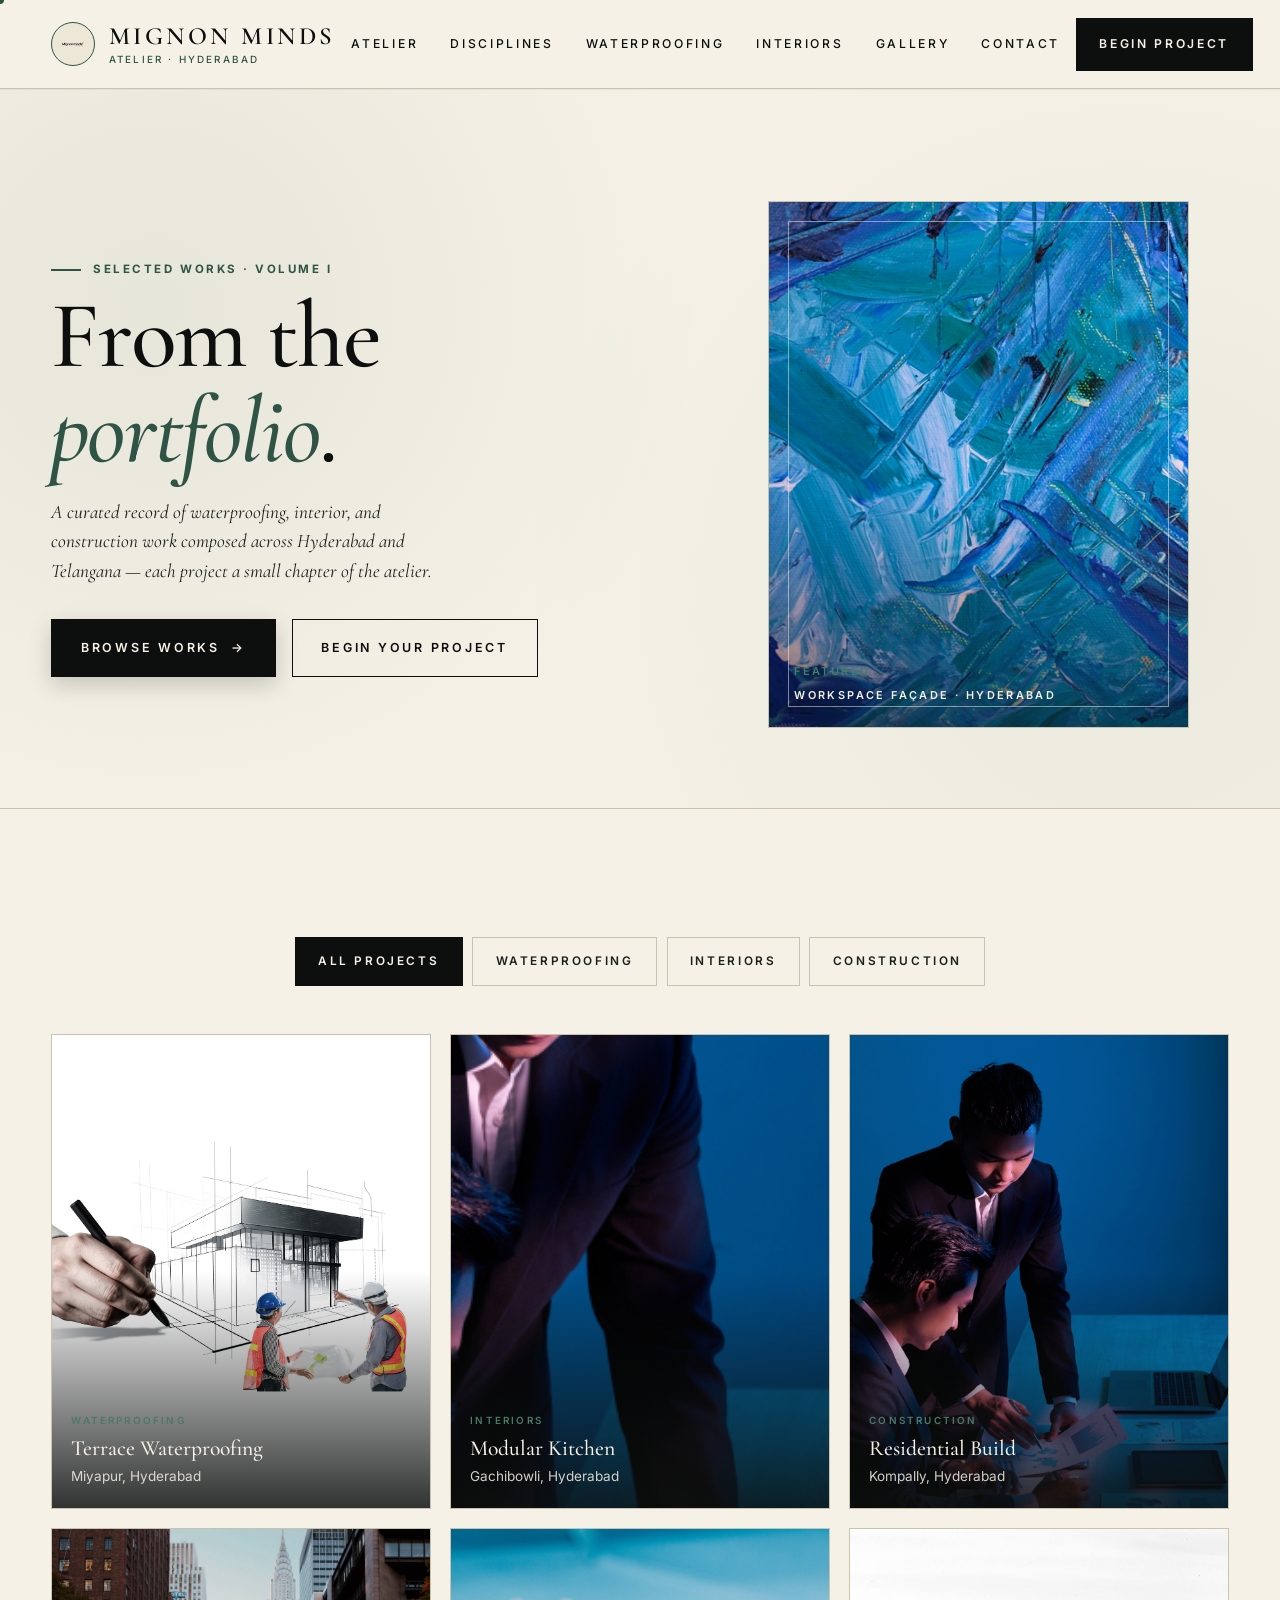
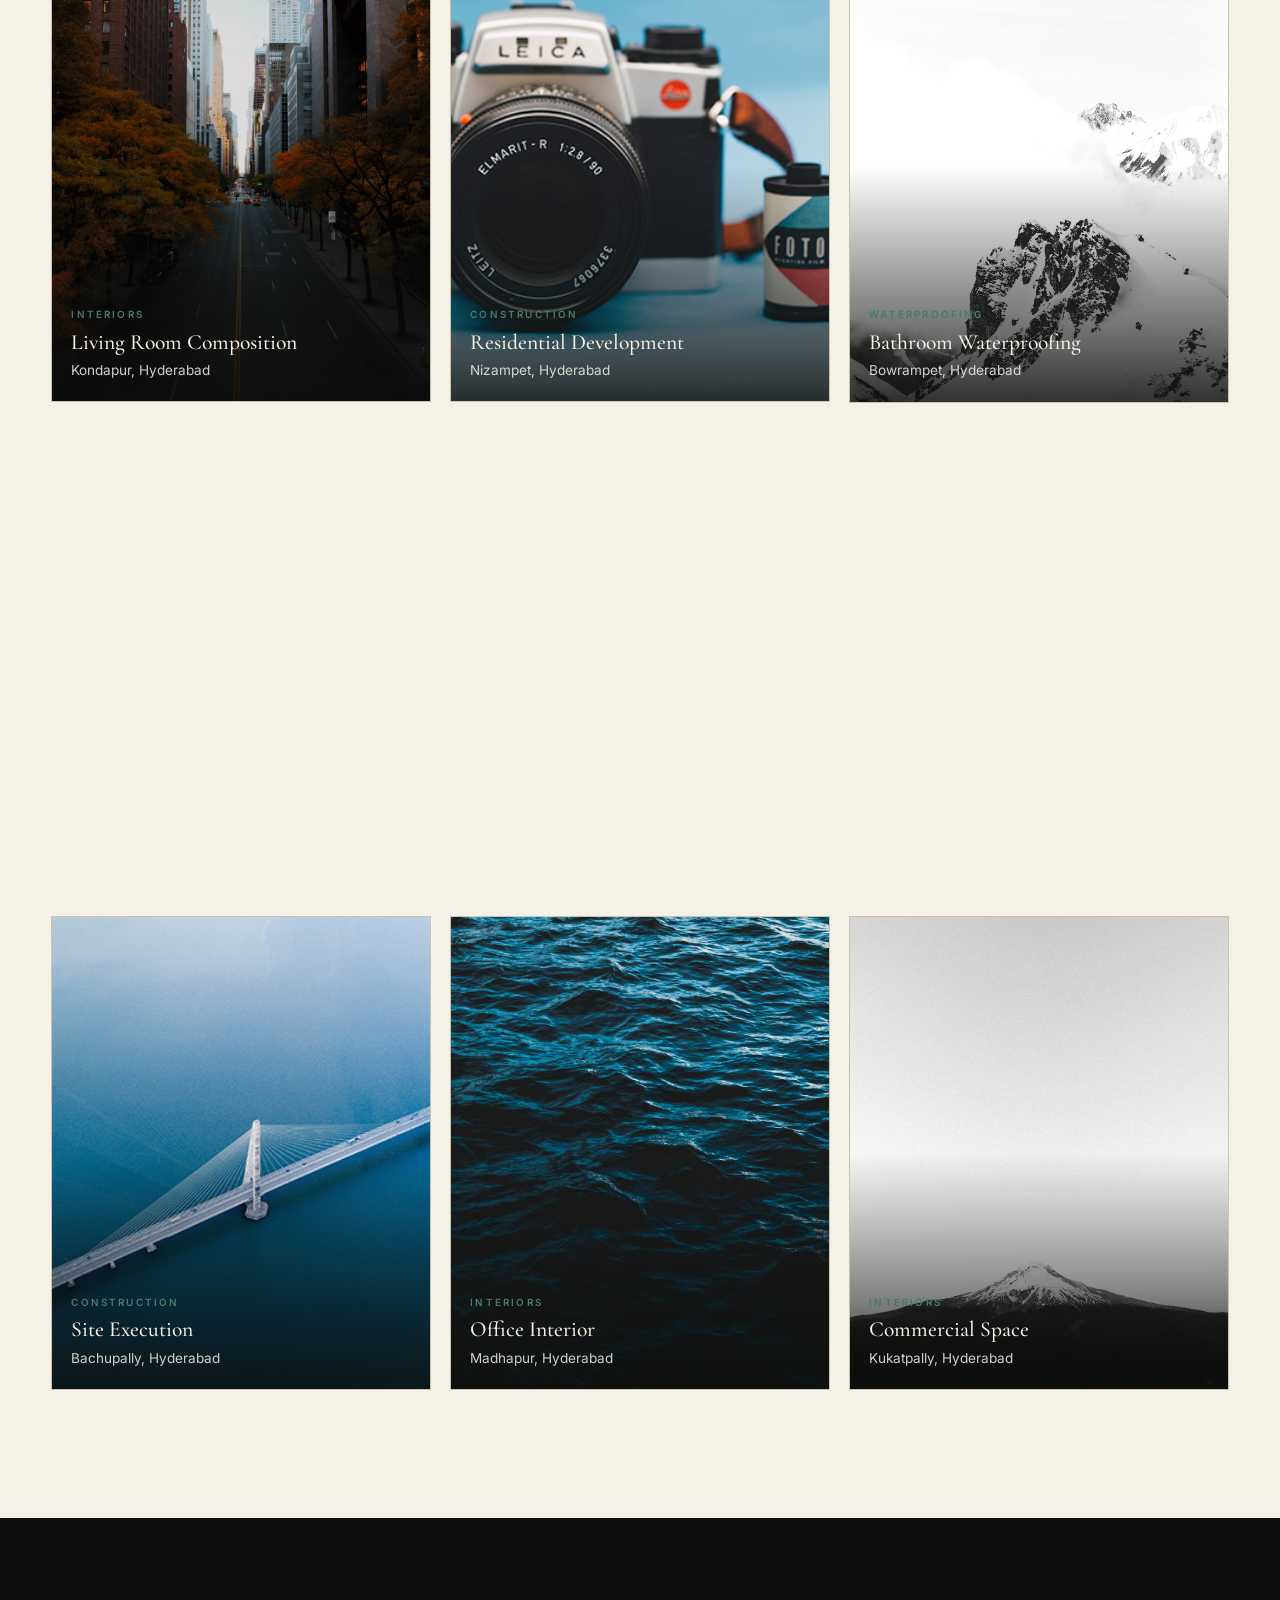
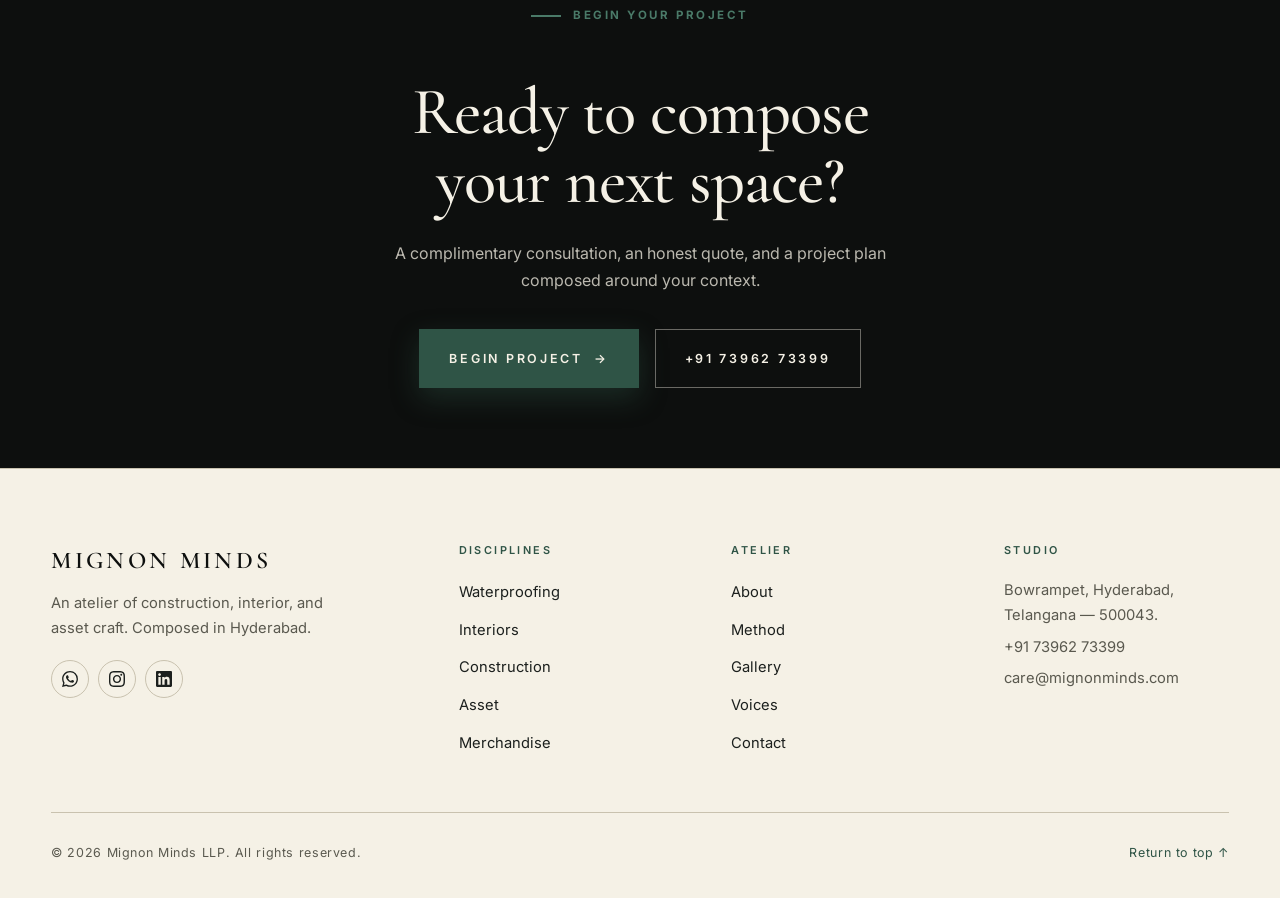
==== commit e0147a76: "restructuring the website v2" ====
--- a/gallery.html
+++ b/gallery.html
@@ -1,242 +1,269 @@
-<!DOCTYPE html>
+<!doctype html>
 <html lang="en">
 <head>
   <meta charset="utf-8">
   <meta name="viewport" content="width=device-width, initial-scale=1">
-  <meta name="description" content="Explore our completed projects - waterproofing, interior design, and construction work across Hyderabad and Telangana.">
-  <title>Project Gallery | Mignon Minds</title>
+  <meta name="description" content="Project gallery — completed waterproofing, interior design, and construction work across Hyderabad and Telangana by Mignon Minds.">
+  <title>Gallery — Selected Works | Mignon Minds</title>
   <link rel="preconnect" href="https://fonts.googleapis.com">
   <link rel="preconnect" href="https://fonts.gstatic.com" crossorigin>
-  <link href="https://fonts.googleapis.com/css2?family=Outfit:wght@300;400;500;600;700;800&display=swap" rel="stylesheet">
-  <link rel="stylesheet" href="styles.css">
+  <link href="https://fonts.googleapis.com/css2?family=Cormorant+Garamond:ital,wght@0,300;0,400;0,500;0,600;1,300;1,400;1,500&family=Inter:wght@300;400;500;600;700&display=swap" rel="stylesheet">
+  <link rel="stylesheet" href="editorial.css">
 </head>
 <body>
-  <div class="blueprint-bg" aria-hidden="true"></div>
-  <div class="noise" aria-hidden="true"></div>
-
-  <header class="site-header">
-    <div class="container nav-wrap">
-      <a href="index.html" class="brand">
-        <span class="brand-mark">
-          <img src="assets/images/logo.png" alt="Mignon Minds logo">
+
+  <div class="cursor-dot" aria-hidden="true"></div>
+
+  <!-- ============ TOPBAR ============ -->
+  <header class="topbar">
+    <div class="shell topbar-inner">
+      <a href="index.html" class="brand" id="top">
+        <span class="brand-mark"><img src="assets/images/logo.png" alt="Mignon Minds emblem"></span>
+        <span class="brand-text">
+          <span class="brand-name">Mignon Minds</span>
+          <span class="brand-tag">Atelier · Hyderabad</span>
         </span>
-        <span>Mignon Minds</span>
       </a>
-      <nav class="nav" id="main-nav">
-        <a href="waterproofing.html" class="nav-primary">Waterproofing</a>
-        <a href="interiors.html" class="nav-primary">Interiors</a>
-        <a href="index.html#services">Other Services</a>
+
+      <nav class="topnav" id="topnav">
+        <a href="index.html#atelier">Atelier</a>
+        <a href="index.html#disciplines">Disciplines</a>
+        <a href="waterproofing.html">Waterproofing</a>
+        <a href="interiors.html">Interiors</a>
         <a href="gallery.html">Gallery</a>
-        <a href="index.html#reviews">Reviews</a>
         <a href="index.html#contact">Contact</a>
       </nav>
-      <div class="header-actions">
-        <a href="tel:+917396273399" class="quick-btn">Call Now</a>
-        <a href="https://wa.me/917396273399?text=Hi%2C%20I%20need%20help%20with" class="quick-btn whatsapp-btn" target="_blank">WhatsApp</a>
-      </div>
-      <button class="menu-btn" id="menu-btn" aria-label="Toggle menu" aria-expanded="false">
-        <span></span>
-        <span></span>
-        <span></span>
+
+      <a href="index.html#contact" class="topbar-cta">Begin Project</a>
+
+      <button class="menu-toggle" id="menu-toggle" aria-label="Open menu" aria-expanded="false">
+        <span></span><span></span><span></span>
       </button>
     </div>
   </header>
 
-  <main id="home">
-    <section class="hero section" style="padding: 4rem 0 3rem;">
-      <div class="container">
-        <div class="section-head reveal" style="text-align: center; max-width: 700px; margin: 0 auto;">
-          <p class="eyebrow">Our Work</p>
-          <h1>Project Gallery</h1>
-          <p class="lead">Explore our completed waterproofing, interior design, and construction projects across Hyderabad and Telangana.</p>
-        </div>
-      </div>
-    </section>
-
-    <section class="section">
-      <div class="container">
-        <div class="gallery-filters reveal">
-          <button class="gallery-filter active" data-filter="all">All Projects</button>
-          <button class="gallery-filter" data-filter="waterproofing">Waterproofing</button>
-          <button class="gallery-filter" data-filter="interiors">Interiors</button>
-          <button class="gallery-filter" data-filter="construction">Construction</button>
-        </div>
-        <div class="gallery-grid">
-          <article class="gallery-item reveal lightbox-trigger" data-category="waterproofing">
-            <img src="assets/images/process-5.png" alt="Terrace waterproofing project" loading="lazy">
-            <div class="gallery-overlay">
-              <h3>Terrace Waterproofing</h3>
-              <p>Miyapur, Hyderabad</p>
-              <span class="gallery-tag">Waterproofing</span>
-            </div>
-          </article>
-          <article class="gallery-item reveal lightbox-trigger" data-category="interiors">
-            <img src="assets/images/service-interiors.png" alt="Modular kitchen interior" loading="lazy">
-            <div class="gallery-overlay">
-              <h3>Modular Kitchen</h3>
-              <p>Gachibowli, Hyderabad</p>
-              <span class="gallery-tag">Interior Design</span>
-            </div>
-          </article>
-          <article class="gallery-item reveal lightbox-trigger" data-category="construction">
-            <img src="assets/images/service-construct.png" alt="Construction site work" loading="lazy">
-            <div class="gallery-overlay">
-              <h3>Residential Construction</h3>
-              <p>Kompally, Hyderabad</p>
-              <span class="gallery-tag">Construction</span>
-            </div>
-          </article>
-          <article class="gallery-item reveal lightbox-trigger" data-category="interiors">
-            <img src="assets/images/hero-interior.jpeg" alt="Living room interior design" loading="lazy">
-            <div class="gallery-overlay">
-              <h3>Living Room Design</h3>
-              <p>Kondapur, Hyderabad</p>
-              <span class="gallery-tag">Interior Design</span>
-            </div>
-          </article>
-          <article class="gallery-item reveal lightbox-trigger" data-category="construction">
-            <img src="assets/images/wip-site-1.jpg" alt="Work in progress - construction" loading="lazy">
-            <div class="gallery-overlay">
-              <h3>Residential Development</h3>
-              <p>Nizampet, Hyderabad</p>
-              <span class="gallery-tag">Construction</span>
-            </div>
-          </article>
-          <article class="gallery-item reveal lightbox-trigger" data-category="waterproofing">
-            <img src="assets/images/wip-site-2.jpg" alt="Bathroom waterproofing" loading="lazy">
-            <div class="gallery-overlay">
-              <h3>Bathroom Waterproofing</h3>
-              <p>Bowrampet, Hyderabad</p>
-              <span class="gallery-tag">Waterproofing</span>
-            </div>
-          </article>
-          <article class="gallery-item reveal lightbox-trigger" data-category="construction">
-            <img src="assets/images/wip-site-3.jpg" alt="Construction finishing work" loading="lazy">
-            <div class="gallery-overlay">
-              <h3>Finishing Work</h3>
-              <p>Manikonda, Hyderabad</p>
-              <span class="gallery-tag">Construction</span>
-            </div>
-          </article>
-          <article class="gallery-item reveal lightbox-trigger" data-category="interiors">
-            <img src="assets/images/gallery-finish.jpeg" alt="Bedroom interior finishing" loading="lazy">
-            <div class="gallery-overlay">
-              <h3>Bedroom Interior</h3>
-              <p>Hitec City, Hyderabad</p>
-              <span class="gallery-tag">Interior Design</span>
-            </div>
-          </article>
-          <article class="gallery-item reveal lightbox-trigger" data-category="construction">
-            <img src="assets/images/gallery-architecture.jpeg" alt="Architectural planning" loading="lazy">
-            <div class="gallery-overlay">
-              <h3>Architectural Design</h3>
-              <p>Financial District, Hyderabad</p>
-              <span class="gallery-tag">Construction</span>
-            </div>
-          </article>
-          <article class="gallery-item reveal lightbox-trigger" data-category="construction">
-            <img src="assets/images/gallery-construction.jpg" alt="Construction execution" loading="lazy">
-            <div class="gallery-overlay">
-              <h3>Site Execution</h3>
-              <p>Bachupally, Hyderabad</p>
-              <span class="gallery-tag">Construction</span>
-            </div>
-          </article>
-          <article class="gallery-item reveal lightbox-trigger" data-category="interiors">
-            <img src="assets/images/gallery-asset.jpg" alt="Office interior project" loading="lazy">
-            <div class="gallery-overlay">
-              <h3>Office Interior</h3>
-              <p>Madhapur, Hyderabad</p>
-              <span class="gallery-tag">Interior Design</span>
-            </div>
-          </article>
-          <article class="gallery-item reveal lightbox-trigger" data-category="interiors">
-            <img src="assets/images/gallery-gifting.jpg" alt="Commercial space interior" loading="lazy">
-            <div class="gallery-overlay">
-              <h3>Commercial Space</h3>
-              <p>Kukatpally, Hyderabad</p>
-              <span class="gallery-tag">Interior Design</span>
-            </div>
-          </article>
-        </div>
-      </div>
-    </section>
-
-    <section class="section" style="background: rgba(255, 255, 255, 0.02); padding: 3rem 0;">
-      <div class="container" style="text-align: center;">
-        <h2 class="reveal" style="margin-bottom: 1rem;">Ready to start your project?</h2>
-        <p class="reveal" style="color: var(--muted); margin-bottom: 1.5rem; max-width: 600px; margin-left: auto; margin-right: auto;">
-          Get a free consultation and quote for your waterproofing or interior design project.
-        </p>
-        <div class="hero-actions reveal" style="justify-content: center;">
-          <a href="index.html#contact" class="btn btn-primary">Book Free Inspection</a>
-          <a href="tel:+917396273399" class="btn btn-ghost">Call +91 7396273399</a>
-          <a href="https://wa.me/917396273399?text=Hi%2C%20I%20want%20to%20start%20a%20project" class="btn btn-accent" target="_blank">WhatsApp Us</a>
-        </div>
-      </div>
-    </section>
-  </main>
-
-  <div class="lightbox" id="lightbox" aria-hidden="true">
-    <button class="lightbox-close" id="lightbox-close" aria-label="Close image preview">×</button>
-    <img id="lightbox-image" src="" alt="Expanded project view">
-  </div>
-
-  <footer class="site-footer">
-    <div class="container footer-wrap">
-      <div class="footer-grid">
-        <div class="footer-col">
-          <h4>Mignon Minds</h4>
-          <p>Professional waterproofing and interior design services in Hyderabad.</p>
-          <div class="social-links">
-            <a href="https://wa.me/917396273399" target="_blank" aria-label="WhatsApp" class="social-icon">
-              <svg width="20" height="20" viewBox="0 0 24 24" fill="currentColor"><path d="M17.472 14.382c-.297-.149-1.758-.867-2.03-.967-.273-.099-.471-.148-.67.15-.197.297-.767.966-.94 1.164-.173.199-.347.223-.644.075-.297-.15-1.255-.463-2.39-1.475-.883-.788-1.48-1.761-1.653-2.059-.173-.297-.018-.458.13-.606.134-.133.298-.347.446-.52.149-.174.198-.298.298-.497.099-.198.05-.371-.025-.52-.075-.149-.669-1.612-.916-2.207-.242-.579-.487-.5-.669-.51-.173-.008-.371-.01-.57-.01-.198 0-.52.074-.792.372-.272.297-1.04 1.016-1.04 2.479 0 1.462 1.065 2.875 1.213 3.074.149.198 2.096 3.2 5.077 4.487.709.306 1.262.489 1.694.625.712.227 1.36.195 1.871.118.571-.085 1.758-.719 2.006-1.413.248-.694.248-1.289.173-1.413-.074-.124-.272-.198-.57-.347m-5.421 7.403h-.004a9.87 9.87 0 01-5.031-1.378l-.361-.214-3.741.982.998-3.648-.235-.374a9.86 9.86 0 01-1.51-5.26c.001-5.45 4.436-9.884 9.888-9.884 2.64 0 5.122 1.03 6.988 2.898a9.825 9.825 0 012.893 6.994c-.003 5.45-4.437 9.884-9.885 9.884m8.413-18.297A11.815 11.815 0 0012.05 0C5.495 0 .16 5.335.157 11.892c0 2.096.547 4.142 1.588 5.945L.057 24l6.305-1.654a11.882 11.882 0 005.683 1.448h.005c6.554 0 11.89-5.335 11.893-11.893a11.821 11.821 0 00-3.48-8.413z"/></svg>
+  <!-- ============ PAGE HERO ============ -->
+  <section class="page-hero">
+    <div class="shell page-hero-inner">
+      <div class="page-hero-copy">
+        <p class="eyebrow reveal">Selected Works · Volume I</p>
+        <h1 class="display reveal">From the <span style="font-style:italic;color:var(--sage)">portfolio</span>.</h1>
+        <p class="lede reveal">A curated record of waterproofing, interior, and construction work composed across Hyderabad and Telangana — each project a small chapter of the atelier.</p>
+        <div class="page-hero-actions reveal">
+          <a href="#works" class="btn btn-primary">Browse Works <span class="arrow">→</span></a>
+          <a href="index.html#contact" class="btn btn-ghost">Begin Your Project</a>
+        </div>
+      </div>
+
+      <figure class="page-hero-visual reveal">
+        <img src="assets/images/gallery-architecture.jpeg" alt="Featured architectural composition">
+        <span class="page-hero-frame" aria-hidden="true"></span>
+        <figcaption class="page-hero-tag">
+          <span>Featured</span>
+          Workspace Façade · Hyderabad
+        </figcaption>
+      </figure>
+    </div>
+  </section>
+
+  <!-- ============ GALLERY ============ -->
+  <section id="works" class="section">
+    <div class="shell">
+      <div class="filter-row reveal">
+        <button class="filter-pill is-active" data-filter="all">All Projects</button>
+        <button class="filter-pill" data-filter="waterproofing">Waterproofing</button>
+        <button class="filter-pill" data-filter="interiors">Interiors</button>
+        <button class="filter-pill" data-filter="construction">Construction</button>
+      </div>
+
+      <div class="gallery-grid" data-lightbox>
+        <figure class="gallery-item reveal" data-category="waterproofing">
+          <img src="assets/images/process-5.png" alt="Terrace waterproofing project" loading="lazy">
+          <figcaption class="gallery-item-meta">
+            <span class="tag">Waterproofing</span>
+            <h3>Terrace Waterproofing</h3>
+            <p>Miyapur, Hyderabad</p>
+          </figcaption>
+        </figure>
+
+        <figure class="gallery-item reveal" data-category="interiors">
+          <img src="assets/images/service-interiors.png" alt="Modular kitchen interior" loading="lazy">
+          <figcaption class="gallery-item-meta">
+            <span class="tag">Interiors</span>
+            <h3>Modular Kitchen</h3>
+            <p>Gachibowli, Hyderabad</p>
+          </figcaption>
+        </figure>
+
+        <figure class="gallery-item reveal" data-category="construction">
+          <img src="assets/images/service-construct.png" alt="Construction site work" loading="lazy">
+          <figcaption class="gallery-item-meta">
+            <span class="tag">Construction</span>
+            <h3>Residential Build</h3>
+            <p>Kompally, Hyderabad</p>
+          </figcaption>
+        </figure>
+
+        <figure class="gallery-item reveal" data-category="interiors">
+          <img src="assets/images/hero-interior.jpeg" alt="Living room interior design" loading="lazy">
+          <figcaption class="gallery-item-meta">
+            <span class="tag">Interiors</span>
+            <h3>Living Room Composition</h3>
+            <p>Kondapur, Hyderabad</p>
+          </figcaption>
+        </figure>
+
+        <figure class="gallery-item reveal" data-category="construction">
+          <img src="assets/images/wip-site-1.jpg" alt="Work in progress — construction" loading="lazy">
+          <figcaption class="gallery-item-meta">
+            <span class="tag">Construction</span>
+            <h3>Residential Development</h3>
+            <p>Nizampet, Hyderabad</p>
+          </figcaption>
+        </figure>
+
+        <figure class="gallery-item reveal" data-category="waterproofing">
+          <img src="assets/images/wip-site-2.jpg" alt="Bathroom waterproofing" loading="lazy">
+          <figcaption class="gallery-item-meta">
+            <span class="tag">Waterproofing</span>
+            <h3>Bathroom Waterproofing</h3>
+            <p>Bowrampet, Hyderabad</p>
+          </figcaption>
+        </figure>
+
+        <figure class="gallery-item reveal" data-category="construction">
+          <img src="assets/images/wip-site-3.jpg" alt="Construction finishing" loading="lazy">
+          <figcaption class="gallery-item-meta">
+            <span class="tag">Construction</span>
+            <h3>Finishing Work</h3>
+            <p>Manikonda, Hyderabad</p>
+          </figcaption>
+        </figure>
+
+        <figure class="gallery-item reveal" data-category="interiors">
+          <img src="assets/images/gallery-finish.jpeg" alt="Bedroom interior finishing" loading="lazy">
+          <figcaption class="gallery-item-meta">
+            <span class="tag">Interiors</span>
+            <h3>Bedroom Interior</h3>
+            <p>Hitec City, Hyderabad</p>
+          </figcaption>
+        </figure>
+
+        <figure class="gallery-item reveal" data-category="construction">
+          <img src="assets/images/gallery-architecture.jpeg" alt="Architectural planning" loading="lazy">
+          <figcaption class="gallery-item-meta">
+            <span class="tag">Architecture</span>
+            <h3>Architectural Design</h3>
+            <p>Financial District, Hyderabad</p>
+          </figcaption>
+        </figure>
+
+        <figure class="gallery-item reveal" data-category="construction">
+          <img src="assets/images/gallery-construction.jpg" alt="Construction execution" loading="lazy">
+          <figcaption class="gallery-item-meta">
+            <span class="tag">Construction</span>
+            <h3>Site Execution</h3>
+            <p>Bachupally, Hyderabad</p>
+          </figcaption>
+        </figure>
+
+        <figure class="gallery-item reveal" data-category="interiors">
+          <img src="assets/images/gallery-asset.jpg" alt="Office interior project" loading="lazy">
+          <figcaption class="gallery-item-meta">
+            <span class="tag">Interiors</span>
+            <h3>Office Interior</h3>
+            <p>Madhapur, Hyderabad</p>
+          </figcaption>
+        </figure>
+
+        <figure class="gallery-item reveal" data-category="interiors">
+          <img src="assets/images/gallery-gifting.jpg" alt="Commercial space interior" loading="lazy">
+          <figcaption class="gallery-item-meta">
+            <span class="tag">Interiors</span>
+            <h3>Commercial Space</h3>
+            <p>Kukatpally, Hyderabad</p>
+          </figcaption>
+        </figure>
+      </div>
+    </div>
+  </section>
+
+  <!-- ============ CTA BAND ============ -->
+  <section class="cta-band">
+    <div class="shell">
+      <p class="eyebrow reveal" style="justify-content:center;">Begin Your Project</p>
+      <h2 class="display reveal">Ready to compose<br>your next space?</h2>
+      <p class="reveal">A complimentary consultation, an honest quote, and a project plan composed around your context.</p>
+      <div class="hero-actions reveal">
+        <a href="index.html#contact" class="btn btn-primary">Begin Project <span class="arrow">→</span></a>
+        <a href="tel:+917396273399" class="btn btn-ghost">+91 73962 73399</a>
+      </div>
+    </div>
+  </section>
+
+  <!-- ============ FOOTER ============ -->
+  <footer class="foot">
+    <div class="shell">
+      <div class="foot-grid">
+        <div class="foot-col">
+          <span class="brand-name">Mignon Minds</span>
+          <p>An atelier of construction, interior, and asset craft. Composed in Hyderabad.</p>
+          <div class="foot-socials">
+            <a href="https://wa.me/917396273399" target="_blank" rel="noopener" aria-label="WhatsApp">
+              <svg width="16" height="16" viewBox="0 0 24 24" fill="currentColor"><path d="M17.472 14.382c-.297-.149-1.758-.867-2.03-.967-.273-.099-.471-.148-.67.15-.197.297-.767.966-.94 1.164-.173.199-.347.223-.644.075-.297-.15-1.255-.463-2.39-1.475-.883-.788-1.48-1.761-1.653-2.059-.173-.297-.018-.458.13-.606.134-.133.298-.347.446-.52.149-.174.198-.298.298-.497.099-.198.05-.371-.025-.52-.075-.149-.669-1.612-.916-2.207-.242-.579-.487-.5-.669-.51-.173-.008-.371-.01-.57-.01-.198 0-.52.074-.792.372-.272.297-1.04 1.016-1.04 2.479 0 1.462 1.065 2.875 1.213 3.074.149.198 2.096 3.2 5.077 4.487.709.306 1.262.489 1.694.625.712.227 1.36.195 1.871.118.571-.085 1.758-.719 2.006-1.413.248-.694.248-1.289.173-1.413-.074-.124-.272-.198-.57-.347m-5.421 7.403h-.004a9.87 9.87 0 01-5.031-1.378l-.361-.214-3.741.982.998-3.648-.235-.374a9.86 9.86 0 01-1.51-5.26c.001-5.45 4.436-9.884 9.888-9.884 2.64 0 5.122 1.03 6.988 2.898a9.825 9.825 0 012.893 6.994c-.003 5.45-4.437 9.884-9.885 9.884m8.413-18.297A11.815 11.815 0 0012.05 0C5.495 0 .16 5.335.157 11.892c0 2.096.547 4.142 1.588 5.945L.057 24l6.305-1.654a11.882 11.882 0 005.683 1.448h.005c6.554 0 11.89-5.335 11.893-11.893a11.821 11.821 0 00-3.48-8.413z"/></svg>
             </a>
-            <a href="https://www.facebook.com/mignonminds" target="_blank" aria-label="Facebook" class="social-icon">
-              <svg width="20" height="20" viewBox="0 0 24 24" fill="currentColor"><path d="M24 12.073c0-6.627-5.373-12-12-12s-12 5.373-12 12c0 5.99 4.388 10.954 10.125 11.854v-8.385H7.078v-3.47h3.047V9.43c0-3.007 1.792-4.669 4.533-4.669 1.312 0 2.686.235 2.686.235v2.953H15.83c-1.491 0-1.956.925-1.956 1.874v2.25h3.328l-.532 3.47h-2.796v8.385C19.612 23.027 24 18.062 24 12.073z"/></svg>
+            <a href="https://www.instagram.com/mignonminds" target="_blank" rel="noopener" aria-label="Instagram">
+              <svg width="16" height="16" viewBox="0 0 24 24" fill="currentColor"><path d="M12 0C8.74 0 8.333.015 7.053.072 5.775.132 4.905.333 4.14.63c-.789.306-1.459.717-2.126 1.384S.935 3.35.63 4.14C.333 4.905.131 5.775.072 7.053.012 8.333 0 8.74 0 12s.015 3.667.072 4.947c.06 1.277.261 2.148.558 2.913.306.788.717 1.459 1.384 2.126.667.666 1.336 1.079 2.126 1.384.766.296 1.636.499 2.913.558C8.333 23.988 8.74 24 12 24s3.667-.015 4.947-.072c1.277-.06 2.148-.262 2.913-.558.788-.306 1.459-.718 2.126-1.384.666-.667 1.079-1.335 1.384-2.126.296-.765.499-1.636.558-2.913.06-1.28.072-1.687.072-4.947s-.015-3.667-.072-4.947c-.06-1.277-.262-2.149-.558-2.913-.306-.789-.718-1.459-1.384-2.126C21.319 1.347 20.651.935 19.86.63c-.765-.297-1.636-.499-2.913-.558C15.667.012 15.26 0 12 0zm0 2.16c3.203 0 3.585.016 4.85.071 1.17.055 1.805.249 2.227.415.562.217.96.477 1.382.896.419.42.679.819.896 1.381.164.422.36 1.057.413 2.227.057 1.266.07 1.646.07 4.85s-.015 3.585-.074 4.85c-.061 1.17-.256 1.805-.421 2.227-.224.562-.479.96-.899 1.382-.419.419-.824.679-1.38.896-.42.164-1.065.36-2.235.413-1.274.057-1.649.07-4.859.07-3.211 0-3.586-.015-4.859-.074-1.171-.061-1.816-.256-2.236-.421-.569-.224-.96-.479-1.379-.899-.421-.419-.69-.824-.9-1.38-.165-.42-.359-1.065-.42-2.235-.045-1.26-.061-1.649-.061-4.844 0-3.196.016-3.586.061-4.861.061-1.17.255-1.814.42-2.234.21-.57.479-.96.9-1.381.419-.419.81-.689 1.379-.898.42-.166 1.051-.361 2.221-.421 1.275-.045 1.65-.06 4.859-.06l.045.03zm0 3.678c-3.405 0-6.162 2.76-6.162 6.162 0 3.405 2.76 6.162 6.162 6.162 3.405 0 6.162-2.76 6.162-6.162 0-3.405-2.76-6.162-6.162-6.162zM12 16c-2.21 0-4-1.79-4-4s1.79-4 4-4 4 1.79 4 4-1.79 4-4 4zm7.846-10.405c0 .795-.646 1.44-1.44 1.44-.795 0-1.44-.646-1.44-1.44 0-.794.646-1.439 1.44-1.439.793-.001 1.44.645 1.44 1.439z"/></svg>
             </a>
-            <a href="https://www.instagram.com/mignonminds" target="_blank" aria-label="Instagram" class="social-icon">
-              <svg width="20" height="20" viewBox="0 0 24 24" fill="currentColor"><path d="M12 0C8.74 0 8.333.015 7.053.072 5.775.132 4.905.333 4.14.63c-.789.306-1.459.717-2.126 1.384S.935 3.35.63 4.14C.333 4.905.131 5.775.072 7.053.012 8.333 0 8.74 0 12s.015 3.667.072 4.947c.06 1.277.261 2.148.558 2.913.306.788.717 1.459 1.384 2.126.667.666 1.336 1.079 2.126 1.384.766.296 1.636.499 2.913.558C8.333 23.988 8.74 24 12 24s3.667-.015 4.947-.072c1.277-.06 2.148-.262 2.913-.558.788-.306 1.459-.718 2.126-1.384.666-.667 1.079-1.335 1.384-2.126.296-.765.499-1.636.558-2.913.06-1.28.072-1.687.072-4.947s-.015-3.667-.072-4.947c-.06-1.277-.262-2.149-.558-2.913-.306-.789-.718-1.459-1.384-2.126C21.319 1.347 20.651.935 19.86.63c-.765-.297-1.636-.499-2.913-.558C15.667.012 15.26 0 12 0zm0 2.16c3.203 0 3.585.016 4.85.071 1.17.055 1.805.249 2.227.415.562.217.96.477 1.382.896.419.42.679.819.896 1.381.164.422.36 1.057.413 2.227.057 1.266.07 1.646.07 4.85s-.015 3.585-.074 4.85c-.061 1.17-.256 1.805-.421 2.227-.224.562-.479.96-.899 1.382-.419.419-.824.679-1.38.896-.42.164-1.065.36-2.235.413-1.274.057-1.649.07-4.859.07-3.211 0-3.586-.015-4.859-.074-1.171-.061-1.816-.256-2.236-.421-.569-.224-.96-.479-1.379-.899-.421-.419-.69-.824-.9-1.38-.165-.42-.359-1.065-.42-2.235-.045-1.26-.061-1.649-.061-4.844 0-3.196.016-3.586.061-4.861.061-1.17.255-1.814.42-2.234.21-.57.479-.96.9-1.381.419-.419.81-.689 1.379-.898.42-.166 1.051-.361 2.221-.421 1.275-.045 1.65-.06 4.859-.06l.045.03zm0 3.678c-3.405 0-6.162 2.76-6.162 6.162 0 3.405 2.76 6.162 6.162 6.162 3.405 0 6.162-2.76 6.162-6.162 0-3.405-2.76-6.162-6.162-6.162zM12 16c-2.21 0-4-1.79-4-4s1.79-4 4-4 4 1.79 4 4-1.79 4-4 4zm7.846-10.405c0 .795-.646 1.44-1.44 1.44-.795 0-1.44-.646-1.44-1.44 0-.794.646-1.439 1.44-1.439.793-.001 1.44.645 1.44 1.439z"/></svg>
-            </a>
-            <a href="https://www.linkedin.com/company/mignonminds" target="_blank" aria-label="LinkedIn" class="social-icon">
-              <svg width="20" height="20" viewBox="0 0 24 24" fill="currentColor"><path d="M20.447 20.452h-3.554v-5.569c0-1.328-.027-3.037-1.852-3.037-1.853 0-2.136 1.445-2.136 2.939v5.667H9.351V9h3.414v1.561h.046c.477-.9 1.637-1.85 3.37-1.85 3.601 0 4.267 2.37 4.267 5.455v6.286zM5.337 7.433c-1.144 0-2.063-.926-2.063-2.065 0-1.138.92-2.063 2.063-2.063 1.14 0 2.064.925 2.064 2.063 0 1.139-.925 2.065-2.064 2.065zm1.782 13.019H3.555V9h3.564v11.452zM22.225 0H1.771C.792 0 0 .774 0 1.729v20.542C0 23.227.792 24 1.771 24h20.451C23.2 24 24 23.227 24 22.271V1.729C24 .774 23.2 0 22.222 0h.003z"/></svg>
+            <a href="https://www.linkedin.com/company/mignonminds" target="_blank" rel="noopener" aria-label="LinkedIn">
+              <svg width="16" height="16" viewBox="0 0 24 24" fill="currentColor"><path d="M20.447 20.452h-3.554v-5.569c0-1.328-.027-3.037-1.852-3.037-1.853 0-2.136 1.445-2.136 2.939v5.667H9.351V9h3.414v1.561h.046c.477-.9 1.637-1.85 3.37-1.85 3.601 0 4.267 2.37 4.267 5.455v6.286zM5.337 7.433c-1.144 0-2.063-.926-2.063-2.065 0-1.138.92-2.063 2.063-2.063 1.14 0 2.064.925 2.064 2.063 0 1.139-.925 2.065-2.064 2.065zm1.782 13.019H3.555V9h3.564v11.452zM22.225 0H1.771C.792 0 0 .774 0 1.729v20.542C0 23.227.792 24 1.771 24h20.451C23.2 24 24 23.227 24 22.271V1.729C24 .774 23.2 0 22.222 0h.003z"/></svg>
             </a>
           </div>
         </div>
-        <div class="footer-col">
-          <h4>Services</h4>
+
+        <div class="foot-col">
+          <h4>Disciplines</h4>
           <ul>
             <li><a href="waterproofing.html">Waterproofing</a></li>
-            <li><a href="interiors.html">Interior Design</a></li>
-            <li><a href="index.html#services">Construction</a></li>
-            <li><a href="index.html#services">Property</a></li>
-            <li><a href="index.html#services">Gifting</a></li>
+            <li><a href="interiors.html">Interiors</a></li>
+            <li><a href="index.html#disciplines">Construction</a></li>
+            <li><a href="index.html#disciplines">Asset</a></li>
+            <li><a href="index.html#disciplines">Merchandise</a></li>
           </ul>
         </div>
-        <div class="footer-col">
-          <h4>Quick Links</h4>
+
+        <div class="foot-col">
+          <h4>Atelier</h4>
           <ul>
-            <li><a href="index.html#about">About Us</a></li>
-            <li><a href="index.html#reviews">Reviews</a></li>
+            <li><a href="index.html#atelier">About</a></li>
+            <li><a href="index.html#method">Method</a></li>
             <li><a href="gallery.html">Gallery</a></li>
+            <li><a href="index.html#voices">Voices</a></li>
             <li><a href="index.html#contact">Contact</a></li>
-            <li><a href="tel:+917396273399">Call Now</a></li>
           </ul>
         </div>
-        <div class="footer-col">
-          <h4>Contact</h4>
-          <p>Hyderabad, Telangana</p>
-          <p>+91 7396273399</p>
-          <p>care@mignonminds.com</p>
-        </div>
-      </div>
-      <div class="footer-bottom">
-        <p>© <span id="year"></span> Mignon Minds. All rights reserved.</p>
-        <a href="#home">Back to top</a>
+
+        <div class="foot-col">
+          <h4>Studio</h4>
+          <p>Bowrampet, Hyderabad,<br>Telangana — 500043.</p>
+          <p><a href="tel:+917396273399">+91 73962 73399</a></p>
+          <p><a href="mailto:care@mignonminds.com">care@mignonminds.com</a></p>
+        </div>
+      </div>
+
+      <div class="foot-bottom">
+        <span>© <span id="year"></span> Mignon Minds LLP. All rights reserved.</span>
+        <a href="#top">Return to top ↑</a>
       </div>
     </div>
   </footer>
 
-  <script src="script.js"></script>
+  <!-- ============ LIGHTBOX ============ -->
+  <div class="lightbox" id="lightbox" aria-hidden="true">
+    <button class="lightbox-close" id="lightbox-close" aria-label="Close">×</button>
+    <img id="lightbox-img" src="" alt="">
+  </div>
+
+  <script src="editorial.js"></script>
 </body>
 </html>
--- a/editorial.css
+++ b/editorial.css
@@ -0,0 +1,2040 @@
+/* ============================================================
+   MIGNON MINDS — Editorial (Light · Ivory + Sage)
+   Palette: warm ivory / deep charcoal / sage green
+   Typography: Cormorant Garamond display + Inter body
+   Mobile-first refinements throughout
+   ============================================================ */
+
+:root {
+  /* Light editorial palette — strengthened for contrast */
+  --bg: #f5f1e6;            /* warm ivory canvas */
+  --bg-2: #ede7d8;          /* slightly warmer panel */
+  --bg-3: #e5dec9;          /* subtle band */
+  --ink: #0d0f0e;           /* near-black for punch */
+  --ink-soft: #1c201e;
+  --muted: #5a594f;         /* stronger stone grey */
+  --muted-2: #7a786d;
+  --sage: #2f5446;          /* deeper, richer sage */
+  --sage-soft: #4a7a68;
+  --sage-deep: #1f3d33;
+  --line: #c9c2af;          /* warm hairline (deeper) */
+  --line-soft: rgba(13, 15, 14, 0.12);
+  --serif: "Cormorant Garamond", "Playfair Display", Georgia, serif;
+  --sans: "Inter", system-ui, -apple-system, "Helvetica Neue", Arial, sans-serif;
+  --tracking: 0.22em;
+  --easing: cubic-bezier(0.22, 0.61, 0.36, 1);
+}
+
+*, *::before, *::after { box-sizing: border-box; }
+
+html {
+  scroll-behavior: smooth;
+  -webkit-text-size-adjust: 100%;
+}
+
+body {
+  margin: 0;
+  font-family: var(--sans);
+  background: var(--bg);
+  color: var(--ink);
+  font-size: 16px;
+  line-height: 1.7;
+  font-weight: 400;
+  -webkit-font-smoothing: antialiased;
+  -moz-osx-font-smoothing: grayscale;
+  overflow-x: hidden;
+}
+
+img { max-width: 100%; display: block; }
+a { color: inherit; text-decoration: none; }
+button { font: inherit; }
+::selection { background: var(--sage); color: var(--bg); }
+
+/* ----------- Layout primitives ----------- */
+.shell {
+  width: min(1240px, 92%);
+  margin-inline: auto;
+}
+
+.section {
+  padding: 8rem 0;
+  position: relative;
+}
+
+@media (max-width: 980px) { .section { padding: 5.5rem 0; } }
+@media (max-width: 600px) { .section { padding: 4rem 0; } }
+
+/* ----------- Typography ----------- */
+.display {
+  font-family: var(--serif);
+  font-weight: 500;
+  letter-spacing: -0.018em;
+  line-height: 1;
+  color: var(--ink);
+}
+
+h1.display { font-size: clamp(2.8rem, 7.4vw, 6.4rem); font-weight: 500; }
+h2.display { font-size: clamp(2.2rem, 5.2vw, 4.4rem); line-height: 1.04; font-weight: 500; }
+h3.display { font-size: clamp(1.55rem, 2.4vw, 2.1rem); line-height: 1.18; font-weight: 500; }
+
+.eyebrow {
+  display: inline-flex;
+  align-items: center;
+  gap: 0.75rem;
+  font-family: var(--sans);
+  font-size: 0.72rem;
+  font-weight: 700;
+  letter-spacing: var(--tracking);
+  text-transform: uppercase;
+  color: var(--sage);
+  margin: 0;
+}
+
+.eyebrow::before {
+  content: "";
+  display: inline-block;
+  width: 30px;
+  height: 2px;
+  background: var(--sage);
+}
+
+.lede {
+  font-family: var(--serif);
+  font-style: italic;
+  font-weight: 400;
+  font-size: clamp(1.1rem, 1.5vw, 1.35rem);
+  line-height: 1.55;
+  color: var(--ink-soft);
+  max-width: 56ch;
+  margin: 0;
+}
+
+.section-head {
+  margin-bottom: 4rem;
+  display: grid;
+  gap: 1.2rem;
+  max-width: 60rem;
+}
+
+@media (max-width: 600px) { .section-head { margin-bottom: 2.5rem; } }
+
+p { color: var(--muted); margin: 0; }
+
+/* ----------- Topbar ----------- */
+.topbar {
+  position: sticky;
+  top: 0;
+  z-index: 100;
+  background: rgba(245, 241, 230, 0.92);
+  backdrop-filter: saturate(140%) blur(14px);
+  -webkit-backdrop-filter: saturate(140%) blur(14px);
+  border-bottom: 1px solid var(--line);
+  box-shadow: 0 1px 0 rgba(13, 15, 14, 0.04);
+}
+
+.topbar-inner {
+  display: flex;
+  align-items: center;
+  justify-content: space-between;
+  padding: 1.1rem 0;
+  gap: 1rem;
+}
+
+.brand {
+  display: flex;
+  align-items: center;
+  gap: 0.85rem;
+  flex-shrink: 0;
+}
+
+.brand-mark {
+  width: 44px;
+  height: 44px;
+  border-radius: 50%;
+  display: grid;
+  place-items: center;
+  border: 1.5px solid var(--sage);
+  background: var(--bg-2);
+  overflow: hidden;
+  flex-shrink: 0;
+  box-shadow: 0 0 0 4px var(--bg);
+}
+.brand-mark img { width: 78%; height: 78%; object-fit: contain; }
+
+.brand-text { display: grid; line-height: 1; }
+.brand-name {
+  font-family: var(--serif);
+  font-size: 1.55rem;
+  font-weight: 600;
+  letter-spacing: 0.14em;
+  text-transform: uppercase;
+  color: var(--ink);
+}
+.brand-tag {
+  font-size: 0.62rem;
+  font-weight: 500;
+  letter-spacing: var(--tracking);
+  text-transform: uppercase;
+  color: var(--sage);
+  margin-top: 0.4rem;
+}
+
+.topnav {
+  display: flex;
+  gap: 2rem;
+}
+
+.topnav a {
+  font-size: 0.76rem;
+  font-weight: 500;
+  letter-spacing: var(--tracking);
+  text-transform: uppercase;
+  color: var(--ink);
+  position: relative;
+  padding: 0.4rem 0;
+  transition: color 0.4s var(--easing);
+}
+
+.topnav a::after {
+  content: "";
+  position: absolute;
+  left: 0; right: 0; bottom: 0;
+  height: 1px;
+  background: var(--sage);
+  transform: scaleX(0);
+  transform-origin: left;
+  transition: transform 0.5s var(--easing);
+}
+.topnav a:hover { color: var(--sage); }
+.topnav a:hover::after { transform: scaleX(1); }
+
+.topbar-cta {
+  display: inline-flex;
+  align-items: center;
+  gap: 0.6rem;
+  font-size: 0.76rem;
+  font-weight: 600;
+  letter-spacing: var(--tracking);
+  text-transform: uppercase;
+  color: var(--bg);
+  background: var(--ink);
+  padding: 0.95rem 1.4rem;
+  border: 1.5px solid var(--ink);
+  transition: all 0.4s var(--easing);
+  white-space: nowrap;
+}
+.topbar-cta:hover {
+  background: var(--sage);
+  border-color: var(--sage);
+  color: var(--bg);
+}
+
+.menu-toggle {
+  display: none;
+  background: transparent;
+  border: 0;
+  padding: 0.6rem;
+  cursor: pointer;
+  width: 44px;
+  height: 44px;
+  align-items: center;
+  justify-content: center;
+}
+.menu-toggle span {
+  display: block;
+  width: 24px;
+  height: 1.5px;
+  background: var(--ink);
+  margin: 5px 0;
+  transition: all 0.3s var(--easing);
+}
+.menu-toggle.is-open span:nth-child(1) { transform: translateY(6.5px) rotate(45deg); }
+.menu-toggle.is-open span:nth-child(2) { opacity: 0; }
+.menu-toggle.is-open span:nth-child(3) { transform: translateY(-6.5px) rotate(-45deg); }
+
+@media (max-width: 980px) {
+  .topnav, .topbar-cta { display: none; }
+  .menu-toggle { display: flex; }
+
+  .topnav.open {
+    display: flex;
+    position: fixed;
+    inset: 64px 0 auto 0;
+    flex-direction: column;
+    background: var(--bg);
+    padding: 2rem 1.5rem 2.5rem;
+    gap: 1.4rem;
+    border-bottom: 1px solid var(--line);
+    box-shadow: 0 8px 24px rgba(0,0,0,0.06);
+    max-height: calc(100vh - 64px);
+    overflow-y: auto;
+  }
+  .topnav.open a {
+    font-size: 0.95rem;
+    padding: 0.6rem 0;
+    border-bottom: 1px solid var(--line-soft);
+  }
+  .topnav.open a:last-child { border-bottom: 0; }
+}
+
+@media (max-width: 600px) {
+  .topbar-inner { padding: 0.85rem 0; }
+  .brand-name { font-size: 1.1rem; }
+  .brand-tag { font-size: 0.58rem; }
+  .brand-mark { width: 34px; height: 34px; }
+}
+
+/* ----------- Hero ----------- */
+.hero {
+  position: relative;
+  padding: 6rem 0 5rem;
+  overflow: hidden;
+}
+
+.hero::before {
+  content: "";
+  position: absolute;
+  inset: 0;
+  background:
+    radial-gradient(circle at 12% 20%, rgba(90, 125, 110, 0.07), transparent 45%),
+    radial-gradient(circle at 88% 78%, rgba(90, 125, 110, 0.05), transparent 50%);
+  pointer-events: none;
+}
+
+.hero-grid {
+  display: grid;
+  grid-template-columns: 1.05fr 0.95fr;
+  gap: 4rem;
+  align-items: center;
+  position: relative;
+}
+
+.hero-meta {
+  display: flex;
+  align-items: center;
+  flex-wrap: wrap;
+  gap: 0.9rem;
+  margin-bottom: 1.6rem;
+  font-size: 0.7rem;
+  letter-spacing: var(--tracking);
+  text-transform: uppercase;
+  color: var(--muted);
+}
+.hero-meta .dot {
+  width: 4px; height: 4px; border-radius: 50%;
+  background: var(--sage);
+}
+
+.hero h1 { margin: 0 0 1.5rem; font-weight: 500; }
+.hero h1 .accent {
+  font-style: italic;
+  color: var(--sage);
+  font-weight: 500;
+  position: relative;
+}
+
+.hero-lede {
+  font-family: var(--serif);
+  font-size: clamp(1.05rem, 1.5vw, 1.3rem);
+  font-weight: 400;
+  font-style: italic;
+  color: var(--ink-soft);
+  line-height: 1.6;
+  max-width: 38ch;
+  margin: 0 0 2.4rem;
+}
+
+.hero-actions {
+  display: flex;
+  gap: 1rem;
+  flex-wrap: wrap;
+  align-items: center;
+}
+
+.btn {
+  display: inline-flex;
+  align-items: center;
+  gap: 0.7rem;
+  font-family: var(--sans);
+  font-size: 0.78rem;
+  font-weight: 600;
+  letter-spacing: var(--tracking);
+  text-transform: uppercase;
+  padding: 1.1rem 1.8rem;
+  border: 1.5px solid transparent;
+  cursor: pointer;
+  transition: all 0.5s var(--easing);
+  background: transparent;
+  color: var(--ink);
+  white-space: nowrap;
+}
+
+.btn-primary {
+  background: var(--ink);
+  color: var(--bg);
+  border-color: var(--ink);
+  box-shadow: 0 8px 22px rgba(13, 15, 14, 0.18);
+}
+.btn-primary:hover {
+  background: var(--sage);
+  border-color: var(--sage);
+  box-shadow: 0 10px 26px rgba(47, 84, 70, 0.28);
+}
+
+.btn-ghost {
+  border-color: var(--ink);
+  color: var(--ink);
+}
+.btn-ghost:hover {
+  background: var(--ink);
+  color: var(--bg);
+}
+
+.btn .arrow {
+  display: inline-block;
+  transition: transform 0.4s var(--easing);
+}
+.btn:hover .arrow { transform: translateX(4px); }
+
+.hero-aside {
+  font-size: 0.7rem;
+  letter-spacing: var(--tracking);
+  text-transform: uppercase;
+  color: var(--muted);
+  margin-top: 3rem;
+  padding-top: 1.8rem;
+  border-top: 1px solid var(--line);
+  display: flex;
+  flex-wrap: wrap;
+  gap: 1rem 2rem;
+}
+.hero-aside span { color: var(--ink-soft); }
+.hero-aside b {
+  color: var(--sage);
+  font-weight: 600;
+  margin-right: 0.4rem;
+}
+
+.hero-visual {
+  position: relative;
+  aspect-ratio: 4/5;
+  overflow: hidden;
+  border: 1px solid var(--line);
+  background: var(--bg-2);
+  margin: 0;
+}
+
+.hero-visual img {
+  width: 100%;
+  height: 100%;
+  object-fit: cover;
+  opacity: 0;
+  position: absolute;
+  inset: 0;
+  transition: opacity 1.4s var(--easing), transform 8s var(--easing);
+  transform: scale(1.06);
+}
+.hero-visual img.is-active {
+  opacity: 1;
+  transform: scale(1);
+}
+
+.hero-visual::after {
+  content: "";
+  position: absolute;
+  inset: 0;
+  background: linear-gradient(180deg, transparent 55%, rgba(26, 29, 28, 0.55));
+  pointer-events: none;
+}
+
+.hero-frame {
+  position: absolute;
+  inset: 1.2rem;
+  border: 1px solid rgba(247, 244, 236, 0.5);
+  pointer-events: none;
+  z-index: 2;
+}
+
+.hero-caption {
+  position: absolute;
+  left: 1.8rem;
+  right: 1.8rem;
+  bottom: 1.6rem;
+  z-index: 3;
+  font-size: 0.7rem;
+  letter-spacing: var(--tracking);
+  text-transform: uppercase;
+  color: var(--bg);
+  margin: 0;
+}
+.hero-caption span {
+  display: block;
+  color: var(--sage-soft);
+  margin-bottom: 0.3rem;
+}
+
+@media (max-width: 980px) {
+  .hero { padding: 4rem 0 4rem; }
+  .hero-grid { grid-template-columns: 1fr; gap: 2.5rem; }
+  .hero-visual { aspect-ratio: 4/5; max-width: 480px; margin-inline: auto; width: 100%; }
+}
+
+@media (max-width: 600px) {
+  .hero { padding: 2.5rem 0 3rem; }
+  .hero-grid { gap: 2rem; }
+  .hero-meta { font-size: 0.62rem; gap: 0.6rem; }
+  .hero-lede { font-size: 1.05rem; margin-bottom: 1.8rem; }
+  .hero-actions { gap: 0.75rem; width: 100%; }
+  .hero-actions .btn { flex: 1 1 auto; justify-content: center; padding: 1rem 1.2rem; font-size: 0.72rem; }
+  .hero-aside { gap: 0.7rem 1.4rem; margin-top: 2rem; padding-top: 1.4rem; font-size: 0.62rem; }
+  .hero-frame { inset: 0.7rem; }
+  .hero-caption { left: 1rem; right: 1rem; bottom: 1rem; font-size: 0.65rem; }
+}
+
+/* ----------- Marquee ----------- */
+.marquee {
+  border-top: 1px solid var(--line);
+  border-bottom: 1px solid var(--line);
+  overflow: hidden;
+  background: var(--bg-2);
+}
+.marquee-track {
+  display: flex;
+  align-items: center;
+  gap: 3.5rem;
+  padding: 1.2rem 0;
+  white-space: nowrap;
+  animation: marquee 38s linear infinite;
+  width: max-content;
+}
+.marquee-track span {
+  font-family: var(--serif);
+  font-size: 1.3rem;
+  font-style: italic;
+  color: var(--ink-soft);
+  flex-shrink: 0;
+}
+.marquee-track .sep {
+  color: var(--sage);
+  font-style: normal;
+  font-size: 0.55rem;
+  letter-spacing: var(--tracking);
+}
+@keyframes marquee {
+  to { transform: translateX(-50%); }
+}
+@media (max-width: 600px) {
+  .marquee-track { gap: 2.2rem; padding: 1rem 0; }
+  .marquee-track span { font-size: 1.05rem; }
+}
+
+/* ----------- Atelier ----------- */
+.atelier {
+  background:
+    radial-gradient(circle at 90% 0%, rgba(90, 125, 110, 0.06), transparent 38%),
+    var(--bg);
+}
+
+.atelier-grid {
+  display: grid;
+  grid-template-columns: 1.2fr 1fr;
+  gap: 5rem;
+  align-items: start;
+}
+
+.atelier-statement {
+  font-family: var(--serif);
+  font-size: clamp(1.5rem, 2.7vw, 2.25rem);
+  font-weight: 500;
+  line-height: 1.38;
+  color: var(--ink);
+  margin: 0;
+}
+.atelier-statement em {
+  font-style: italic;
+  color: var(--sage);
+}
+
+.atelier-meta {
+  display: grid;
+  gap: 2rem;
+  padding-top: 1rem;
+  border-top: 1px solid var(--line);
+}
+
+.meta-block { display: grid; gap: 0.5rem; }
+.meta-block .label {
+  font-size: 0.68rem;
+  letter-spacing: var(--tracking);
+  text-transform: uppercase;
+  color: var(--sage);
+}
+.meta-block .value {
+  font-family: var(--serif);
+  font-size: 1.3rem;
+  color: var(--ink);
+  line-height: 1.35;
+}
+.meta-block p { color: var(--muted); }
+
+@media (max-width: 980px) {
+  .atelier-grid { grid-template-columns: 1fr; gap: 2.5rem; }
+}
+@media (max-width: 600px) {
+  .atelier-statement { font-size: 1.35rem; line-height: 1.45; }
+  .meta-block .value { font-size: 1.1rem; }
+}
+
+/* ----------- Disciplines ----------- */
+.disciplines-grid {
+  display: grid;
+  grid-template-columns: repeat(2, 1fr);
+  gap: 0;
+  border: 1px solid var(--line);
+  background: var(--line);
+}
+
+.discipline {
+  position: relative;
+  padding: 2.8rem 2.4rem 2.6rem;
+  background: var(--bg);
+  display: grid;
+  grid-template-columns: auto 1fr;
+  gap: 1.4rem 1.8rem;
+  transition: background 0.5s var(--easing);
+  margin: 0.5px;
+}
+.discipline:hover { background: var(--bg-2); }
+
+.discipline-no {
+  font-family: var(--serif);
+  font-style: italic;
+  font-size: 1.25rem;
+  color: var(--sage);
+  align-self: start;
+}
+
+.discipline-body { display: grid; gap: 0.85rem; }
+
+.discipline h3 {
+  margin: 0;
+  font-family: var(--serif);
+  font-weight: 600;
+  font-size: 2rem;
+  color: var(--ink);
+  line-height: 1.05;
+  letter-spacing: 0.02em;
+}
+.discipline h3 small {
+  display: block;
+  margin-top: 0.45rem;
+  font-family: var(--sans);
+  font-size: 0.66rem;
+  letter-spacing: var(--tracking);
+  text-transform: uppercase;
+  color: var(--muted);
+  font-weight: 500;
+}
+
+.discipline ul {
+  list-style: none;
+  padding: 0;
+  margin: 0.3rem 0 0.4rem;
+  display: grid;
+  gap: 0.5rem;
+}
+.discipline ul li {
+  position: relative;
+  padding-left: 1.1rem;
+  font-size: 0.92rem;
+  color: var(--ink-soft);
+}
+.discipline ul li::before {
+  content: "";
+  position: absolute;
+  left: 0;
+  top: 0.7em;
+  width: 6px;
+  height: 1px;
+  background: var(--sage);
+}
+
+.discipline-link {
+  margin-top: 0.3rem;
+  font-size: 0.72rem;
+  letter-spacing: var(--tracking);
+  text-transform: uppercase;
+  color: var(--sage);
+  display: inline-flex;
+  align-items: center;
+  gap: 0.5rem;
+  font-weight: 600;
+  transition: gap 0.4s var(--easing);
+}
+.discipline-link:hover { gap: 0.9rem; }
+
+@media (max-width: 880px) {
+  .disciplines-grid { grid-template-columns: 1fr; }
+  .discipline { padding: 2.2rem 1.6rem; }
+  .discipline h3 { font-size: 1.6rem; }
+}
+@media (max-width: 480px) {
+  .discipline { grid-template-columns: 1fr; gap: 0.8rem; padding: 1.8rem 1.3rem; }
+}
+
+/* ----------- Method (process) ----------- */
+.method {
+  background: var(--bg-2);
+  border-top: 1px solid var(--line);
+  border-bottom: 1px solid var(--line);
+}
+
+.method-grid {
+  display: grid;
+  grid-template-columns: 0.85fr 1.15fr;
+  gap: 4rem;
+  align-items: start;
+}
+
+.method-stage {
+  position: sticky;
+  top: 6rem;
+  border: 1px solid var(--line);
+  background: var(--bg);
+  aspect-ratio: 4/5;
+  overflow: hidden;
+  margin: 0;
+}
+.method-stage img {
+  width: 100%;
+  height: 100%;
+  object-fit: cover;
+  transition: opacity 0.7s var(--easing), transform 1.2s var(--easing);
+}
+
+.method-stage-tag {
+  position: absolute;
+  top: 1.2rem;
+  left: 1.2rem;
+  font-size: 0.68rem;
+  letter-spacing: var(--tracking);
+  text-transform: uppercase;
+  color: var(--sage);
+  background: var(--bg);
+  padding: 0.4rem 0.7rem;
+  border: 1px solid var(--line);
+  z-index: 2;
+}
+
+.method-list {
+  display: grid;
+  gap: 0;
+  border-top: 1px solid var(--line);
+}
+
+.movement {
+  border-bottom: 1px solid var(--line);
+  background: transparent;
+  border-left: 0;
+  border-right: 0;
+  border-top: 0;
+  width: 100%;
+  text-align: left;
+  padding: 1.7rem 0;
+  display: grid;
+  grid-template-columns: 60px 1fr auto;
+  gap: 1.6rem;
+  align-items: center;
+  cursor: pointer;
+  color: var(--ink-soft);
+  transition: color 0.5s var(--easing);
+}
+.movement:hover { color: var(--ink); }
+
+.movement-no {
+  font-family: var(--serif);
+  font-style: italic;
+  font-size: 1.5rem;
+  color: var(--sage);
+}
+
+.movement-title {
+  font-family: var(--serif);
+  font-size: 1.7rem;
+  line-height: 1.1;
+  font-weight: 500;
+  color: var(--ink);
+}
+.movement-title small {
+  display: block;
+  margin-top: 0.5rem;
+  font-family: var(--sans);
+  font-size: 0.85rem;
+  font-weight: 400;
+  color: var(--muted);
+  max-width: 50ch;
+  line-height: 1.55;
+}
+
+.movement-toggle {
+  font-size: 0.68rem;
+  letter-spacing: var(--tracking);
+  text-transform: uppercase;
+  color: var(--muted);
+  transition: color 0.4s var(--easing);
+}
+
+.movement.is-active .movement-no,
+.movement.is-active .movement-toggle { color: var(--sage); }
+.movement.is-active .movement-title { color: var(--ink); font-weight: 500; }
+
+@media (max-width: 980px) {
+  .method-grid { grid-template-columns: 1fr; gap: 1.8rem; }
+  .method-stage { position: relative; top: 0; aspect-ratio: 16/10; }
+}
+@media (max-width: 600px) {
+  .movement { grid-template-columns: 44px 1fr; gap: 1rem; padding: 1.3rem 0; }
+  .movement-toggle { display: none; }
+  .movement-title { font-size: 1.2rem; }
+  .movement-title small { font-size: 0.82rem; }
+  .movement-no { font-size: 1.2rem; }
+  .method-stage-tag { font-size: 0.6rem; padding: 0.3rem 0.55rem; top: 0.9rem; left: 0.9rem; }
+}
+
+/* ----------- Selected works ----------- */
+.works-head {
+  display: flex;
+  align-items: end;
+  justify-content: space-between;
+  gap: 2rem;
+  flex-wrap: wrap;
+  margin-bottom: 3rem;
+}
+
+.works-grid {
+  display: grid;
+  grid-template-columns: repeat(12, 1fr);
+  gap: 1.2rem;
+}
+
+.work {
+  position: relative;
+  overflow: hidden;
+  border: 1px solid var(--line);
+  cursor: zoom-in;
+  background: var(--bg-2);
+  margin: 0;
+}
+.work img {
+  width: 100%;
+  height: 100%;
+  object-fit: cover;
+  transition: transform 1.4s var(--easing);
+}
+.work:hover img { transform: scale(1.05); }
+
+.work::after {
+  content: "";
+  position: absolute;
+  inset: 0;
+  background: linear-gradient(180deg, transparent 45%, rgba(26, 29, 28, 0.78));
+  pointer-events: none;
+}
+
+.work-meta {
+  position: absolute;
+  left: 1.5rem;
+  right: 1.5rem;
+  bottom: 1.3rem;
+  z-index: 2;
+  color: var(--bg);
+  margin: 0;
+}
+.work-meta .tag {
+  display: inline-block;
+  font-size: 0.64rem;
+  letter-spacing: var(--tracking);
+  text-transform: uppercase;
+  color: var(--sage-soft);
+  margin-bottom: 0.4rem;
+  font-weight: 500;
+}
+.work-meta h3 {
+  margin: 0;
+  font-family: var(--serif);
+  font-weight: 400;
+  font-size: 1.5rem;
+  line-height: 1.15;
+  color: var(--bg);
+}
+.work-meta p {
+  margin: 0.4rem 0 0;
+  font-size: 0.85rem;
+  color: rgba(247, 244, 236, 0.85);
+}
+
+.work-a { grid-column: span 7; aspect-ratio: 16/10; }
+.work-b { grid-column: span 5; aspect-ratio: 4/5; }
+.work-c { grid-column: span 4; aspect-ratio: 4/5; }
+.work-d { grid-column: span 4; aspect-ratio: 4/5; }
+.work-e { grid-column: span 4; aspect-ratio: 4/5; }
+.work-f { grid-column: span 12; aspect-ratio: 24/9; }
+
+@media (max-width: 980px) {
+  .works-head { margin-bottom: 2rem; }
+  .works-grid { grid-template-columns: 1fr 1fr; gap: 0.8rem; }
+  .work-a, .work-b, .work-c, .work-d, .work-e {
+    grid-column: span 1;
+    aspect-ratio: 4/5;
+  }
+  .work-f {
+    grid-column: span 2;
+    aspect-ratio: 16/9;
+  }
+  .work-meta h3 { font-size: 1.15rem; }
+}
+@media (max-width: 600px) {
+  .works-grid { grid-template-columns: 1fr; }
+  .work-a, .work-b, .work-c, .work-d, .work-e, .work-f {
+    grid-column: span 1;
+    aspect-ratio: 4/3;
+  }
+}
+
+/* ----------- Compare (before/after) ----------- */
+.compare-grid {
+  display: grid;
+  grid-template-columns: repeat(2, 1fr);
+  gap: 1.6rem;
+}
+
+.compare-card {
+  border: 1px solid var(--line);
+  padding: 1.3rem;
+  background: var(--bg-2);
+}
+
+.compare-frame {
+  position: relative;
+  overflow: hidden;
+  aspect-ratio: 16/10;
+  margin-bottom: 1.2rem;
+}
+.compare-frame img {
+  width: 100%;
+  height: 100%;
+  object-fit: cover;
+  position: absolute;
+  inset: 0;
+}
+.compare-after-wrap {
+  position: absolute;
+  inset: 0 auto 0 0;
+  width: 50%;
+  overflow: hidden;
+  border-right: 2px solid var(--sage);
+}
+
+.compare-range {
+  position: absolute;
+  left: 0; right: 0; bottom: 0.7rem;
+  width: calc(100% - 2rem);
+  margin: 0 auto;
+  -webkit-appearance: none;
+  appearance: none;
+  background: transparent;
+  cursor: ew-resize;
+}
+.compare-range::-webkit-slider-runnable-track {
+  height: 2px;
+  background: rgba(247, 244, 236, 0.55);
+}
+.compare-range::-webkit-slider-thumb {
+  -webkit-appearance: none;
+  appearance: none;
+  width: 22px; height: 22px;
+  background: var(--sage);
+  border-radius: 50%;
+  border: 2px solid var(--bg);
+  margin-top: -10px;
+  cursor: ew-resize;
+  box-shadow: 0 2px 6px rgba(0,0,0,0.2);
+}
+.compare-range::-moz-range-thumb {
+  width: 22px; height: 22px;
+  background: var(--sage);
+  border-radius: 50%;
+  border: 2px solid var(--bg);
+  cursor: ew-resize;
+}
+
+.compare-card h3 {
+  margin: 0 0 0.3rem;
+  font-family: var(--serif);
+  font-weight: 400;
+  font-size: 1.25rem;
+  color: var(--ink);
+}
+.compare-card p {
+  margin: 0;
+  font-size: 0.85rem;
+  color: var(--muted);
+}
+
+@media (max-width: 880px) {
+  .compare-grid { grid-template-columns: 1fr; gap: 1.2rem; }
+  .compare-card { padding: 1rem; }
+}
+
+/* ----------- Numbers ----------- */
+.numbers {
+  border-top: 1px solid var(--line);
+  border-bottom: 1px solid var(--line);
+  background:
+    linear-gradient(180deg, rgba(26, 29, 28, 0.86), rgba(26, 29, 28, 0.92)),
+    url("assets/images/gallery-architecture.jpeg") center/cover no-repeat;
+  padding: 5.5rem 0;
+}
+
+.numbers-grid {
+  display: grid;
+  grid-template-columns: repeat(4, 1fr);
+}
+
+.number {
+  padding: 1.4rem 1rem;
+  text-align: center;
+  border-right: 1px solid rgba(247, 244, 236, 0.12);
+}
+.number:last-child { border-right: 0; }
+
+.number-value {
+  font-family: var(--serif);
+  font-size: clamp(2.4rem, 5vw, 4.2rem);
+  font-weight: 400;
+  line-height: 1;
+  color: var(--bg);
+}
+.number-value sup {
+  font-size: 0.42em;
+  font-style: italic;
+  color: var(--sage-soft);
+  margin-left: 0.15em;
+  font-weight: 400;
+  vertical-align: top;
+  top: 0.4em;
+}
+.number-label {
+  margin-top: 0.9rem;
+  font-size: 0.68rem;
+  letter-spacing: var(--tracking);
+  text-transform: uppercase;
+  color: rgba(247, 244, 236, 0.7);
+}
+
+@media (max-width: 720px) {
+  .numbers { padding: 3.5rem 0; }
+  .numbers-grid { grid-template-columns: repeat(2, 1fr); }
+  .number {
+    border-bottom: 1px solid rgba(247, 244, 236, 0.12);
+    padding: 1.5rem 1rem;
+  }
+  .number:nth-child(2) { border-right: 0; }
+  .number:nth-child(3),
+  .number:nth-child(4) { border-bottom: 0; }
+}
+
+/* ----------- Voices ----------- */
+.voices { background: var(--bg); }
+
+.voices-stage {
+  display: grid;
+  gap: 2.5rem;
+  max-width: 56rem;
+  margin: 0 auto;
+  text-align: center;
+}
+
+.voice { display: none; }
+.voice.is-active { display: block; }
+
+.voice blockquote {
+  margin: 0 0 1.6rem;
+  font-family: var(--serif);
+  font-style: italic;
+  font-weight: 500;
+  font-size: clamp(1.5rem, 3vw, 2.4rem);
+  line-height: 1.4;
+  color: var(--ink);
+  position: relative;
+}
+.voice blockquote::before {
+  content: "\201C";
+  display: block;
+  font-size: 4.5rem;
+  line-height: 0.5;
+  color: var(--sage);
+  margin-bottom: 1rem;
+  font-style: normal;
+}
+
+.voice cite {
+  font-style: normal;
+  font-size: 0.72rem;
+  letter-spacing: var(--tracking);
+  text-transform: uppercase;
+  color: var(--sage);
+  font-weight: 600;
+}
+
+.voice-dots {
+  display: flex;
+  gap: 0.55rem;
+  justify-content: center;
+}
+.voice-dot {
+  width: 8px; height: 8px; border-radius: 50%;
+  border: 1px solid var(--sage);
+  background: transparent;
+  cursor: pointer;
+  padding: 0;
+  transition: background 0.4s var(--easing);
+}
+.voice-dot.is-active { background: var(--sage); }
+
+@media (max-width: 600px) {
+  .voice blockquote { font-size: 1.3rem; }
+  .voice blockquote::before { font-size: 3.5rem; }
+}
+
+/* ----------- FAQ ----------- */
+.faq-list {
+  display: grid;
+  gap: 0;
+  border-top: 1px solid var(--line);
+}
+.faq-item {
+  border-bottom: 1px solid var(--line);
+  padding: 1.6rem 0;
+  cursor: pointer;
+}
+.faq-q {
+  display: flex;
+  align-items: center;
+  justify-content: space-between;
+  gap: 1.5rem;
+  font-family: var(--serif);
+  font-size: clamp(1.1rem, 2vw, 1.4rem);
+  font-weight: 400;
+  color: var(--ink);
+  line-height: 1.3;
+}
+.faq-q .toggle {
+  font-family: var(--sans);
+  font-size: 1.4rem;
+  color: var(--sage);
+  transition: transform 0.5s var(--easing);
+  flex-shrink: 0;
+  width: 28px;
+  text-align: center;
+  font-weight: 300;
+}
+.faq-item.is-open .faq-q .toggle { transform: rotate(45deg); }
+.faq-a {
+  max-height: 0;
+  overflow: hidden;
+  transition: max-height 0.6s var(--easing), margin 0.6s var(--easing);
+}
+.faq-item.is-open .faq-a {
+  max-height: 320px;
+  margin-top: 1rem;
+}
+.faq-a p {
+  font-size: 0.95rem;
+  color: var(--muted);
+  max-width: 70ch;
+  line-height: 1.7;
+}
+
+@media (max-width: 600px) {
+  .faq-item { padding: 1.3rem 0; }
+  .faq-a p { font-size: 0.9rem; }
+}
+
+/* ----------- Contact ----------- */
+.contact {
+  background: var(--bg-2);
+  border-top: 1px solid var(--line);
+}
+
+.contact-grid {
+  display: grid;
+  grid-template-columns: 0.95fr 1.05fr;
+  gap: 4rem;
+  align-items: start;
+}
+
+.contact-copy h2 { margin-bottom: 1.6rem; }
+.contact-copy > p { margin-top: 1rem; }
+
+.contact-block {
+  margin-top: 1.8rem;
+  padding-top: 1.6rem;
+  border-top: 1px solid var(--line);
+}
+.contact-block .label {
+  font-size: 0.68rem;
+  letter-spacing: var(--tracking);
+  text-transform: uppercase;
+  color: var(--sage);
+  margin-bottom: 0.5rem;
+  display: block;
+  font-weight: 600;
+}
+.contact-block .value {
+  font-family: var(--serif);
+  font-size: 1.25rem;
+  color: var(--ink);
+  line-height: 1.4;
+}
+.contact-block a.value:hover { color: var(--sage); }
+
+.contact-form {
+  display: grid;
+  gap: 1.4rem;
+  border: 1px solid var(--line);
+  padding: 2.2rem;
+  background: var(--bg);
+}
+
+.contact-form h3 {
+  margin: 0 0 0.4rem;
+  font-family: var(--serif);
+  font-weight: 400;
+  font-size: 1.6rem;
+  color: var(--ink);
+}
+
+.contact-form .field { display: grid; gap: 0.5rem; }
+.contact-form label {
+  font-size: 0.68rem;
+  letter-spacing: var(--tracking);
+  text-transform: uppercase;
+  color: var(--muted);
+  font-weight: 500;
+}
+.contact-form input,
+.contact-form select,
+.contact-form textarea {
+  width: 100%;
+  background: transparent;
+  border: 0;
+  border-bottom: 1px solid var(--line);
+  color: var(--ink);
+  padding: 0.85rem 0;
+  font-family: var(--sans);
+  font-size: 1rem;
+  transition: border-color 0.4s var(--easing);
+  appearance: none;
+  -webkit-appearance: none;
+  border-radius: 0;
+}
+.contact-form select { color: var(--ink-soft); background-image: linear-gradient(45deg, transparent 50%, var(--sage) 50%), linear-gradient(135deg, var(--sage) 50%, transparent 50%); background-position: calc(100% - 14px) calc(1.4em + 0px), calc(100% - 8px) calc(1.4em + 0px); background-size: 6px 6px, 6px 6px; background-repeat: no-repeat; padding-right: 2rem; }
+.contact-form input::placeholder,
+.contact-form textarea::placeholder { color: var(--muted-2); }
+.contact-form input:focus,
+.contact-form select:focus,
+.contact-form textarea:focus {
+  outline: 0;
+  border-color: var(--sage);
+}
+
+.field-row {
+  display: grid;
+  grid-template-columns: 1fr 1fr;
+  gap: 1.2rem;
+}
+
+.contact-form button {
+  margin-top: 0.5rem;
+  justify-self: start;
+  width: auto;
+}
+
+.form-feedback {
+  font-size: 0.85rem;
+  color: var(--sage);
+  min-height: 1.1rem;
+  margin: 0;
+}
+
+@media (max-width: 980px) {
+  .contact-grid { grid-template-columns: 1fr; gap: 2.5rem; }
+  .field-row { grid-template-columns: 1fr; }
+  .contact-form { padding: 1.6rem; }
+  .contact-form button { width: 100%; justify-content: center; }
+}
+
+/* ----------- Footer ----------- */
+.foot {
+  border-top: 1px solid var(--line);
+  background: var(--bg);
+  padding: 4.5rem 0 2.2rem;
+}
+
+.foot-grid {
+  display: grid;
+  grid-template-columns: 1.6fr 1fr 1fr 1fr;
+  gap: 3rem;
+  margin-bottom: 3.5rem;
+}
+
+.foot-col h4 {
+  margin: 0 0 1.2rem;
+  font-size: 0.68rem;
+  letter-spacing: var(--tracking);
+  text-transform: uppercase;
+  color: var(--sage);
+  font-weight: 600;
+}
+
+.foot-col .brand-name {
+  font-size: 1.5rem;
+  margin-bottom: 0.6rem;
+  display: block;
+  letter-spacing: 0.14em;
+  text-transform: uppercase;
+  font-weight: 600;
+}
+
+.foot-col p {
+  font-size: 0.92rem;
+  color: var(--muted);
+  margin-bottom: 0.4rem;
+  max-width: 32ch;
+}
+
+.foot-col ul {
+  list-style: none;
+  padding: 0;
+  margin: 0;
+  display: grid;
+  gap: 0.65rem;
+}
+.foot-col ul a {
+  font-size: 0.92rem;
+  color: var(--ink-soft);
+  transition: color 0.4s var(--easing);
+}
+.foot-col ul a:hover { color: var(--sage); }
+
+.foot-socials {
+  margin-top: 1.2rem;
+  display: flex;
+  gap: 0.55rem;
+}
+.foot-socials a {
+  width: 38px; height: 38px;
+  border: 1px solid var(--line);
+  border-radius: 50%;
+  display: grid;
+  place-items: center;
+  color: var(--ink-soft);
+  transition: all 0.4s var(--easing);
+}
+.foot-socials a:hover {
+  border-color: var(--sage);
+  color: var(--sage);
+  background: var(--bg-2);
+}
+
+.foot-bottom {
+  display: flex;
+  justify-content: space-between;
+  align-items: center;
+  padding-top: 1.8rem;
+  border-top: 1px solid var(--line);
+  font-size: 0.78rem;
+  color: var(--muted);
+  letter-spacing: 0.05em;
+}
+.foot-bottom a { color: var(--sage); }
+
+@media (max-width: 880px) {
+  .foot { padding: 3.5rem 0 2rem; }
+  .foot-grid { grid-template-columns: 1fr 1fr; gap: 2.2rem; margin-bottom: 2.5rem; }
+  .foot-bottom { flex-direction: column; gap: 0.8rem; text-align: center; padding-top: 1.4rem; }
+}
+@media (max-width: 480px) {
+  .foot-grid { grid-template-columns: 1fr; gap: 2rem; }
+}
+
+/* ----------- Lightbox ----------- */
+.lightbox {
+  position: fixed;
+  inset: 0;
+  background: rgba(26, 29, 28, 0.92);
+  display: none;
+  align-items: center;
+  justify-content: center;
+  padding: 1.5rem;
+  z-index: 200;
+}
+.lightbox.is-open { display: flex; }
+.lightbox img {
+  max-width: min(1200px, 92vw);
+  max-height: 86vh;
+  border: 1px solid var(--line);
+}
+.lightbox-close {
+  position: absolute;
+  top: 1.2rem;
+  right: 1.2rem;
+  width: 44px;
+  height: 44px;
+  border-radius: 50%;
+  border: 1px solid var(--bg);
+  background: rgba(247, 244, 236, 0.1);
+  color: var(--bg);
+  font-size: 1.5rem;
+  cursor: pointer;
+  transition: all 0.4s var(--easing);
+}
+.lightbox-close:hover {
+  background: var(--sage);
+  border-color: var(--sage);
+}
+
+/* ----------- Reveal animation ----------- */
+.reveal {
+  opacity: 0;
+  transform: translateY(24px);
+  transition: opacity 1s var(--easing), transform 1s var(--easing);
+}
+.reveal.is-shown {
+  opacity: 1;
+  transform: translateY(0);
+}
+
+@media (prefers-reduced-motion: reduce) {
+  .reveal { opacity: 1; transform: none; transition: none; }
+  .marquee-track { animation: none; }
+  .hero-visual img { transition: opacity 0.3s; transform: none; }
+}
+
+/* ----------- Cursor dot (desktop only) ----------- */
+.cursor-dot {
+  position: fixed;
+  top: 0; left: 0;
+  width: 8px; height: 8px;
+  border-radius: 50%;
+  background: var(--sage);
+  pointer-events: none;
+  mix-blend-mode: multiply;
+  z-index: 1000;
+  transform: translate(-50%, -50%);
+  transition: transform 0.18s var(--easing);
+  display: none;
+}
+@media (hover: hover) and (pointer: fine) and (min-width: 1024px) {
+  .cursor-dot { display: block; }
+}
+
+/* ============================================================
+   SUBPAGES — Page hero, filters, service grids, packages, etc.
+   ============================================================ */
+
+/* ----------- Page hero (smaller variant) ----------- */
+.page-hero {
+  padding: 6rem 0 4rem;
+  position: relative;
+  overflow: hidden;
+  background:
+    radial-gradient(circle at 12% 30%, rgba(47, 84, 70, 0.07), transparent 45%),
+    radial-gradient(circle at 88% 70%, rgba(47, 84, 70, 0.05), transparent 50%),
+    var(--bg);
+  border-bottom: 1px solid var(--line);
+}
+
+.page-hero-inner {
+  display: grid;
+  grid-template-columns: 1.1fr 0.9fr;
+  gap: 4rem;
+  align-items: center;
+}
+
+.page-hero-copy h1 {
+  margin: 0.6rem 0 1.2rem;
+}
+.page-hero-copy .lede { margin-bottom: 2rem; max-width: 50ch; }
+
+.page-hero-actions {
+  display: flex;
+  gap: 1rem;
+  flex-wrap: wrap;
+}
+
+.page-hero-visual {
+  position: relative;
+  aspect-ratio: 4/5;
+  border: 1px solid var(--line);
+  background: var(--bg-2);
+  overflow: hidden;
+}
+.page-hero-visual img {
+  width: 100%;
+  height: 100%;
+  object-fit: cover;
+}
+.page-hero-visual::after {
+  content: "";
+  position: absolute;
+  inset: 0;
+  background: linear-gradient(180deg, transparent 55%, rgba(13, 15, 14, 0.45));
+  pointer-events: none;
+}
+.page-hero-frame {
+  position: absolute;
+  inset: 1.2rem;
+  border: 1px solid rgba(245, 241, 230, 0.5);
+  pointer-events: none;
+  z-index: 2;
+}
+.page-hero-tag {
+  position: absolute;
+  left: 1.6rem;
+  bottom: 1.4rem;
+  z-index: 3;
+  font-size: 0.68rem;
+  font-weight: 600;
+  letter-spacing: var(--tracking);
+  text-transform: uppercase;
+  color: var(--bg);
+}
+.page-hero-tag span {
+  display: block;
+  color: var(--sage-soft);
+  margin-bottom: 0.3rem;
+}
+
+@media (max-width: 980px) {
+  .page-hero { padding: 4rem 0 3rem; }
+  .page-hero-inner { grid-template-columns: 1fr; gap: 2.5rem; }
+  .page-hero-visual { max-width: 480px; margin-inline: auto; width: 100%; aspect-ratio: 16/12; }
+}
+@media (max-width: 600px) {
+  .page-hero { padding: 2.5rem 0 2.5rem; }
+  .page-hero-actions { width: 100%; }
+  .page-hero-actions .btn { flex: 1 1 auto; justify-content: center; padding: 1rem 1.2rem; }
+  .page-hero-tag { left: 1rem; bottom: 1rem; font-size: 0.6rem; }
+  .page-hero-frame { inset: 0.7rem; }
+}
+
+/* ----------- Filter pills ----------- */
+.filter-row {
+  display: flex;
+  flex-wrap: wrap;
+  gap: 0.6rem;
+  margin-bottom: 3rem;
+  justify-content: center;
+}
+.filter-pill {
+  font-family: var(--sans);
+  font-size: 0.74rem;
+  font-weight: 600;
+  letter-spacing: var(--tracking);
+  text-transform: uppercase;
+  background: transparent;
+  border: 1.5px solid var(--line);
+  color: var(--ink-soft);
+  padding: 0.85rem 1.4rem;
+  cursor: pointer;
+  transition: all 0.4s var(--easing);
+}
+.filter-pill:hover {
+  border-color: var(--sage);
+  color: var(--sage);
+}
+.filter-pill.is-active {
+  background: var(--ink);
+  border-color: var(--ink);
+  color: var(--bg);
+}
+
+/* ----------- Gallery masonry grid ----------- */
+.gallery-grid {
+  display: grid;
+  grid-template-columns: repeat(auto-fill, minmax(300px, 1fr));
+  gap: 1.2rem;
+}
+
+.gallery-item {
+  position: relative;
+  margin: 0;
+  aspect-ratio: 4/5;
+  overflow: hidden;
+  border: 1px solid var(--line);
+  background: var(--bg-2);
+  cursor: zoom-in;
+  transition: transform 0.6s var(--easing);
+}
+.gallery-item img {
+  width: 100%;
+  height: 100%;
+  object-fit: cover;
+  transition: transform 1.2s var(--easing);
+}
+.gallery-item:hover img { transform: scale(1.05); }
+.gallery-item::after {
+  content: "";
+  position: absolute;
+  inset: 0;
+  background: linear-gradient(180deg, transparent 50%, rgba(13, 15, 14, 0.85));
+  pointer-events: none;
+}
+.gallery-item-meta {
+  position: absolute;
+  inset: auto 1.2rem 1.2rem 1.2rem;
+  z-index: 2;
+  color: var(--bg);
+}
+.gallery-item-meta .tag {
+  display: inline-block;
+  font-size: 0.62rem;
+  font-weight: 600;
+  letter-spacing: var(--tracking);
+  text-transform: uppercase;
+  color: var(--sage-soft);
+  margin-bottom: 0.4rem;
+}
+.gallery-item-meta h3 {
+  margin: 0;
+  font-family: var(--serif);
+  font-weight: 500;
+  font-size: 1.35rem;
+  color: var(--bg);
+  line-height: 1.15;
+}
+.gallery-item-meta p {
+  margin: 0.3rem 0 0;
+  font-size: 0.85rem;
+  color: rgba(245, 241, 230, 0.85);
+}
+.gallery-item.is-hidden { display: none; }
+
+/* ----------- Service grid (3-up / 2-up / 4-up) ----------- */
+.svc-grid {
+  display: grid;
+  gap: 1px;
+  background: var(--line);
+  border: 1px solid var(--line);
+}
+.svc-grid.cols-3 { grid-template-columns: repeat(3, 1fr); }
+.svc-grid.cols-2 { grid-template-columns: repeat(2, 1fr); }
+.svc-grid.cols-4 { grid-template-columns: repeat(4, 1fr); }
+
+.svc-item {
+  background: var(--bg);
+  padding: 2.2rem 1.9rem;
+  display: grid;
+  gap: 0.8rem;
+  align-content: start;
+  transition: background 0.5s var(--easing);
+}
+.svc-item:hover { background: var(--bg-2); }
+
+.svc-no {
+  font-family: var(--serif);
+  font-style: italic;
+  font-size: 1.15rem;
+  color: var(--sage);
+  font-weight: 500;
+}
+
+.svc-item h3, .svc-item h4 {
+  margin: 0;
+  font-family: var(--serif);
+  font-weight: 500;
+  font-size: 1.45rem;
+  color: var(--ink);
+  line-height: 1.2;
+  letter-spacing: 0.01em;
+}
+.svc-item p {
+  font-size: 0.92rem;
+  line-height: 1.65;
+  color: var(--muted);
+}
+.svc-item ul {
+  list-style: none;
+  padding: 0;
+  margin: 0;
+  display: grid;
+  gap: 0.45rem;
+}
+.svc-item ul li {
+  position: relative;
+  padding-left: 1rem;
+  font-size: 0.9rem;
+  color: var(--ink-soft);
+}
+.svc-item ul li::before {
+  content: "";
+  position: absolute;
+  left: 0;
+  top: 0.7em;
+  width: 6px;
+  height: 1px;
+  background: var(--sage);
+}
+
+@media (max-width: 980px) {
+  .svc-grid.cols-3, .svc-grid.cols-4 { grid-template-columns: repeat(2, 1fr); }
+}
+@media (max-width: 600px) {
+  .svc-grid.cols-2, .svc-grid.cols-3, .svc-grid.cols-4 { grid-template-columns: 1fr; }
+  .svc-item { padding: 1.8rem 1.5rem; }
+  .svc-item h3, .svc-item h4 { font-size: 1.25rem; }
+}
+
+/* ----------- Pricing / package cards ----------- */
+.package-grid {
+  display: grid;
+  grid-template-columns: repeat(2, 1fr);
+  gap: 1.5rem;
+}
+
+.package {
+  border: 1px solid var(--line);
+  background: var(--bg);
+  padding: 2.6rem 2.2rem;
+  display: grid;
+  gap: 1.1rem;
+  transition: all 0.5s var(--easing);
+  position: relative;
+}
+.package:hover {
+  border-color: var(--sage);
+  transform: translateY(-4px);
+  box-shadow: 0 14px 40px rgba(13, 15, 14, 0.08);
+}
+.package.is-featured {
+  background: var(--ink);
+  border-color: var(--ink);
+  color: var(--bg);
+}
+.package.is-featured:hover {
+  background: var(--ink);
+  border-color: var(--sage);
+}
+
+.package-tag {
+  font-size: 0.68rem;
+  font-weight: 700;
+  letter-spacing: var(--tracking);
+  text-transform: uppercase;
+  color: var(--sage);
+}
+.package.is-featured .package-tag { color: var(--sage-soft); }
+
+.package h3 {
+  margin: 0;
+  font-family: var(--serif);
+  font-weight: 500;
+  font-size: 2rem;
+  line-height: 1.1;
+}
+.package.is-featured h3 { color: var(--bg); }
+
+.package-price {
+  font-family: var(--serif);
+  font-size: 1.5rem;
+  font-weight: 500;
+  color: var(--ink);
+  line-height: 1.2;
+}
+.package.is-featured .package-price { color: var(--bg); }
+.package-price .unit {
+  display: block;
+  font-family: var(--sans);
+  font-size: 0.7rem;
+  font-weight: 500;
+  letter-spacing: var(--tracking);
+  text-transform: uppercase;
+  color: var(--muted);
+  margin-top: 0.3rem;
+}
+.package.is-featured .package-price .unit { color: rgba(245, 241, 230, 0.6); }
+
+.package ul {
+  list-style: none;
+  padding: 0;
+  margin: 0;
+  display: grid;
+  gap: 0.7rem;
+  border-top: 1px solid var(--line);
+  padding-top: 1.2rem;
+}
+.package.is-featured ul { border-color: rgba(245, 241, 230, 0.18); }
+.package ul li {
+  position: relative;
+  padding-left: 1.4rem;
+  font-size: 0.92rem;
+  color: var(--ink-soft);
+  line-height: 1.55;
+}
+.package.is-featured ul li { color: rgba(245, 241, 230, 0.85); }
+.package ul li::before {
+  content: "✓";
+  position: absolute;
+  left: 0;
+  top: 0;
+  color: var(--sage);
+  font-weight: 600;
+}
+.package.is-featured ul li::before { color: var(--sage-soft); }
+
+.package .btn { margin-top: 0.6rem; justify-self: start; }
+
+@media (max-width: 880px) {
+  .package-grid { grid-template-columns: 1fr; gap: 1.2rem; }
+  .package { padding: 2rem 1.6rem; }
+  .package h3 { font-size: 1.65rem; }
+}
+
+/* ----------- Pricing rows (compact) ----------- */
+.price-grid {
+  display: grid;
+  grid-template-columns: repeat(3, 1fr);
+  gap: 1px;
+  background: var(--line);
+  border: 1px solid var(--line);
+}
+.price-item {
+  background: var(--bg);
+  padding: 2rem 1.7rem;
+  display: grid;
+  gap: 0.6rem;
+}
+.price-item h4 {
+  margin: 0;
+  font-family: var(--serif);
+  font-weight: 500;
+  font-size: 1.3rem;
+  color: var(--ink);
+}
+.price-item .amount {
+  font-family: var(--serif);
+  font-style: italic;
+  font-size: 1.5rem;
+  color: var(--sage);
+  font-weight: 500;
+}
+.price-item p {
+  font-size: 0.85rem;
+  color: var(--muted);
+  line-height: 1.6;
+}
+@media (max-width: 880px) {
+  .price-grid { grid-template-columns: 1fr; }
+}
+
+/* ----------- Info list (warranty, materials, etc) ----------- */
+.info-grid {
+  display: grid;
+  grid-template-columns: repeat(2, 1fr);
+  gap: 1.5rem;
+}
+.info-card {
+  border: 1px solid var(--line);
+  background: var(--bg);
+  padding: 2.2rem 2rem;
+  display: grid;
+  gap: 1rem;
+}
+.info-card h3, .info-card h4 {
+  margin: 0;
+  font-family: var(--serif);
+  font-weight: 500;
+  font-size: 1.5rem;
+  color: var(--ink);
+  line-height: 1.2;
+}
+.info-card ul {
+  list-style: none;
+  padding: 0;
+  margin: 0;
+  display: grid;
+  gap: 0.65rem;
+}
+.info-card ul li {
+  position: relative;
+  padding-left: 1.4rem;
+  font-size: 0.92rem;
+  color: var(--ink-soft);
+  line-height: 1.6;
+}
+.info-card ul li::before {
+  content: "—";
+  position: absolute;
+  left: 0;
+  top: 0;
+  color: var(--sage);
+}
+.info-card p { font-size: 0.92rem; color: var(--muted); line-height: 1.7; }
+
+@media (max-width: 700px) {
+  .info-grid { grid-template-columns: 1fr; gap: 1rem; }
+  .info-card { padding: 1.8rem 1.5rem; }
+}
+
+/* ----------- CTA band ----------- */
+.cta-band {
+  background: var(--ink);
+  color: var(--bg);
+  padding: 5rem 0;
+  text-align: center;
+}
+.cta-band .eyebrow { color: var(--sage-soft); }
+.cta-band .eyebrow::before { background: var(--sage-soft); }
+.cta-band h2 {
+  margin: 1rem auto 1.5rem;
+  color: var(--bg);
+  max-width: 22ch;
+}
+.cta-band p {
+  color: rgba(245, 241, 230, 0.75);
+  max-width: 50ch;
+  margin: 0 auto 2.2rem;
+}
+.cta-band .btn-primary {
+  background: var(--sage);
+  border-color: var(--sage);
+  color: var(--bg);
+  box-shadow: 0 10px 28px rgba(47, 84, 70, 0.4);
+}
+.cta-band .btn-primary:hover {
+  background: var(--bg);
+  border-color: var(--bg);
+  color: var(--ink);
+}
+.cta-band .btn-ghost {
+  border-color: rgba(245, 241, 230, 0.4);
+  color: var(--bg);
+}
+.cta-band .btn-ghost:hover {
+  background: var(--bg);
+  color: var(--ink);
+}
+.cta-band .hero-actions {
+  display: flex;
+  gap: 1rem;
+  justify-content: center;
+  flex-wrap: wrap;
+}
+
+@media (max-width: 600px) {
+  .cta-band { padding: 3.5rem 0; }
+  .cta-band .hero-actions { width: 100%; }
+  .cta-band .btn { flex: 1 1 auto; justify-content: center; }
+}
+
+/* ----------- Process columns (numbered cards) ----------- */
+.process-cards {
+  display: grid;
+  grid-template-columns: repeat(3, 1fr);
+  gap: 1.4rem;
+}
+.process-card {
+  border: 1px solid var(--line);
+  background: var(--bg);
+  padding: 2.2rem 1.8rem;
+  display: grid;
+  gap: 0.7rem;
+  transition: all 0.5s var(--easing);
+}
+.process-card:hover {
+  border-color: var(--sage);
+  background: var(--bg-2);
+}
+.process-card .num {
+  font-family: var(--serif);
+  font-style: italic;
+  font-weight: 500;
+  font-size: 1.4rem;
+  color: var(--sage);
+}
+.process-card h3 {
+  margin: 0;
+  font-family: var(--serif);
+  font-weight: 500;
+  font-size: 1.45rem;
+  line-height: 1.15;
+  color: var(--ink);
+}
+.process-card p {
+  font-size: 0.92rem;
+  line-height: 1.65;
+  color: var(--muted);
+  margin: 0;
+}
+@media (max-width: 980px) {
+  .process-cards { grid-template-columns: repeat(2, 1fr); }
+}
+@media (max-width: 600px) {
+  .process-cards { grid-template-columns: 1fr; }
+  .process-card { padding: 1.8rem 1.5rem; }
+}
+
+/* ----------- Compact image showcase (4-up) ----------- */
+.showcase-grid {
+  display: grid;
+  grid-template-columns: repeat(4, 1fr);
+  gap: 1rem;
+}
+.showcase-item {
+  position: relative;
+  aspect-ratio: 4/5;
+  overflow: hidden;
+  border: 1px solid var(--line);
+  margin: 0;
+  cursor: zoom-in;
+}
+.showcase-item img {
+  width: 100%;
+  height: 100%;
+  object-fit: cover;
+  transition: transform 1.2s var(--easing);
+}
+.showcase-item:hover img { transform: scale(1.05); }
+.showcase-item::after {
+  content: "";
+  position: absolute;
+  inset: 0;
+  background: linear-gradient(180deg, transparent 50%, rgba(13, 15, 14, 0.85));
+}
+.showcase-item figcaption {
+  position: absolute;
+  inset: auto 1rem 0.9rem;
+  z-index: 2;
+  font-family: var(--serif);
+  font-size: 1rem;
+  color: var(--bg);
+  font-weight: 500;
+}
+.showcase-item figcaption span {
+  display: block;
+  font-family: var(--sans);
+  font-size: 0.7rem;
+  font-weight: 500;
+  letter-spacing: var(--tracking);
+  text-transform: uppercase;
+  color: var(--sage-soft);
+  margin-top: 0.25rem;
+}
+@media (max-width: 980px) {
+  .showcase-grid { grid-template-columns: repeat(2, 1fr); }
+}
+@media (max-width: 480px) {
+  .showcase-grid { grid-template-columns: 1fr; gap: 0.75rem; }
+}
